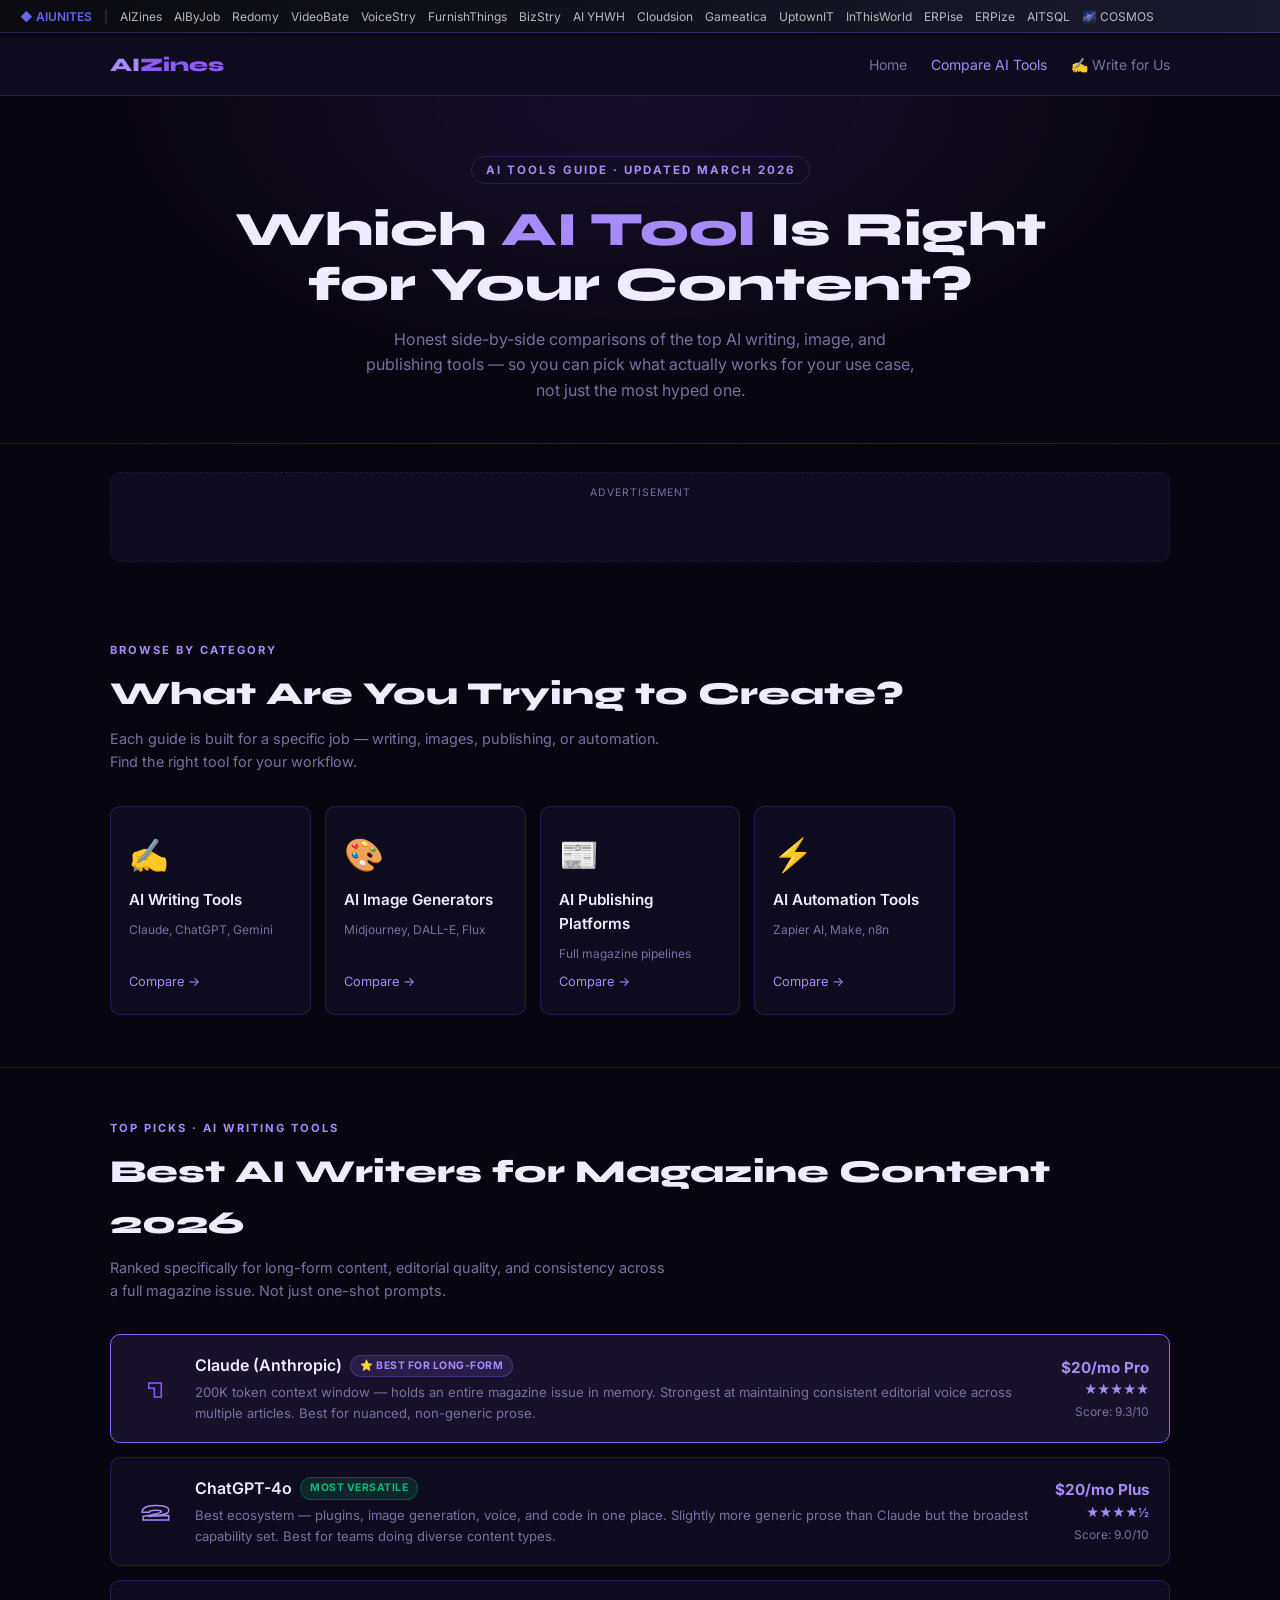
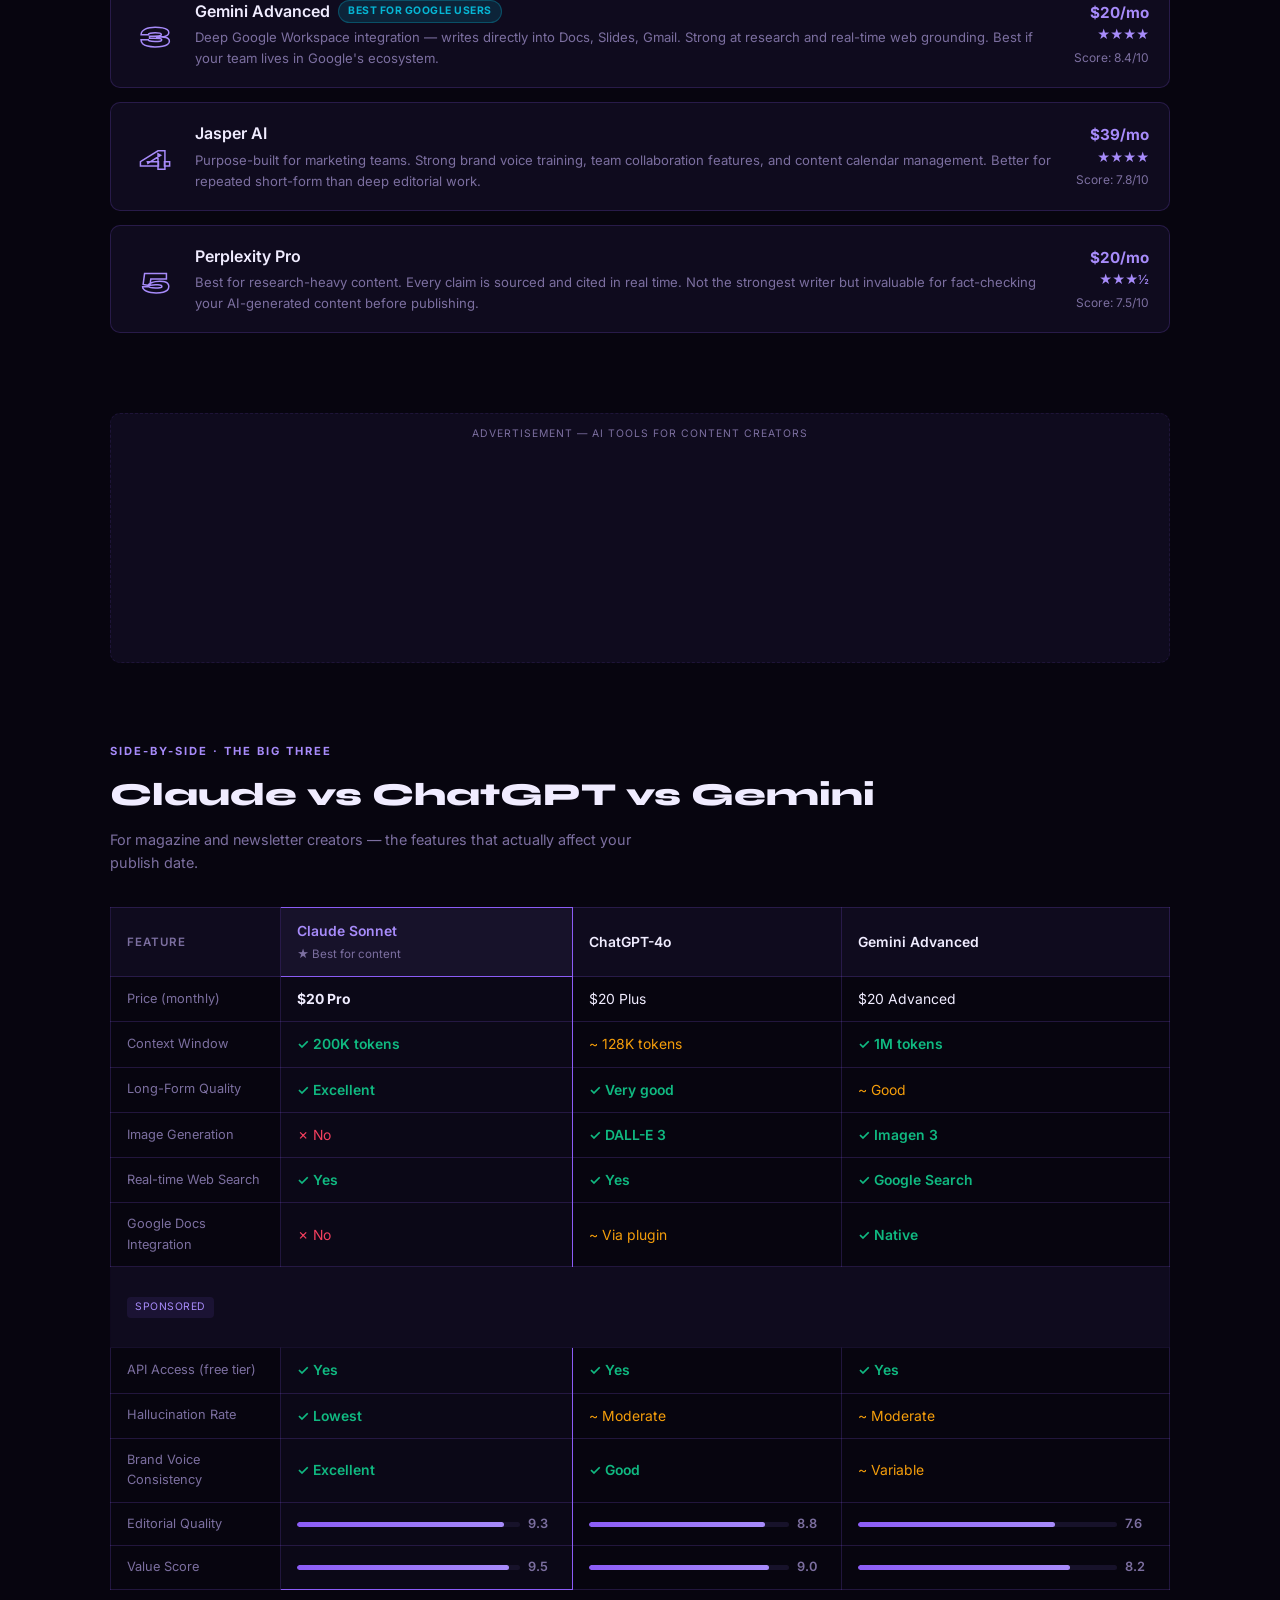
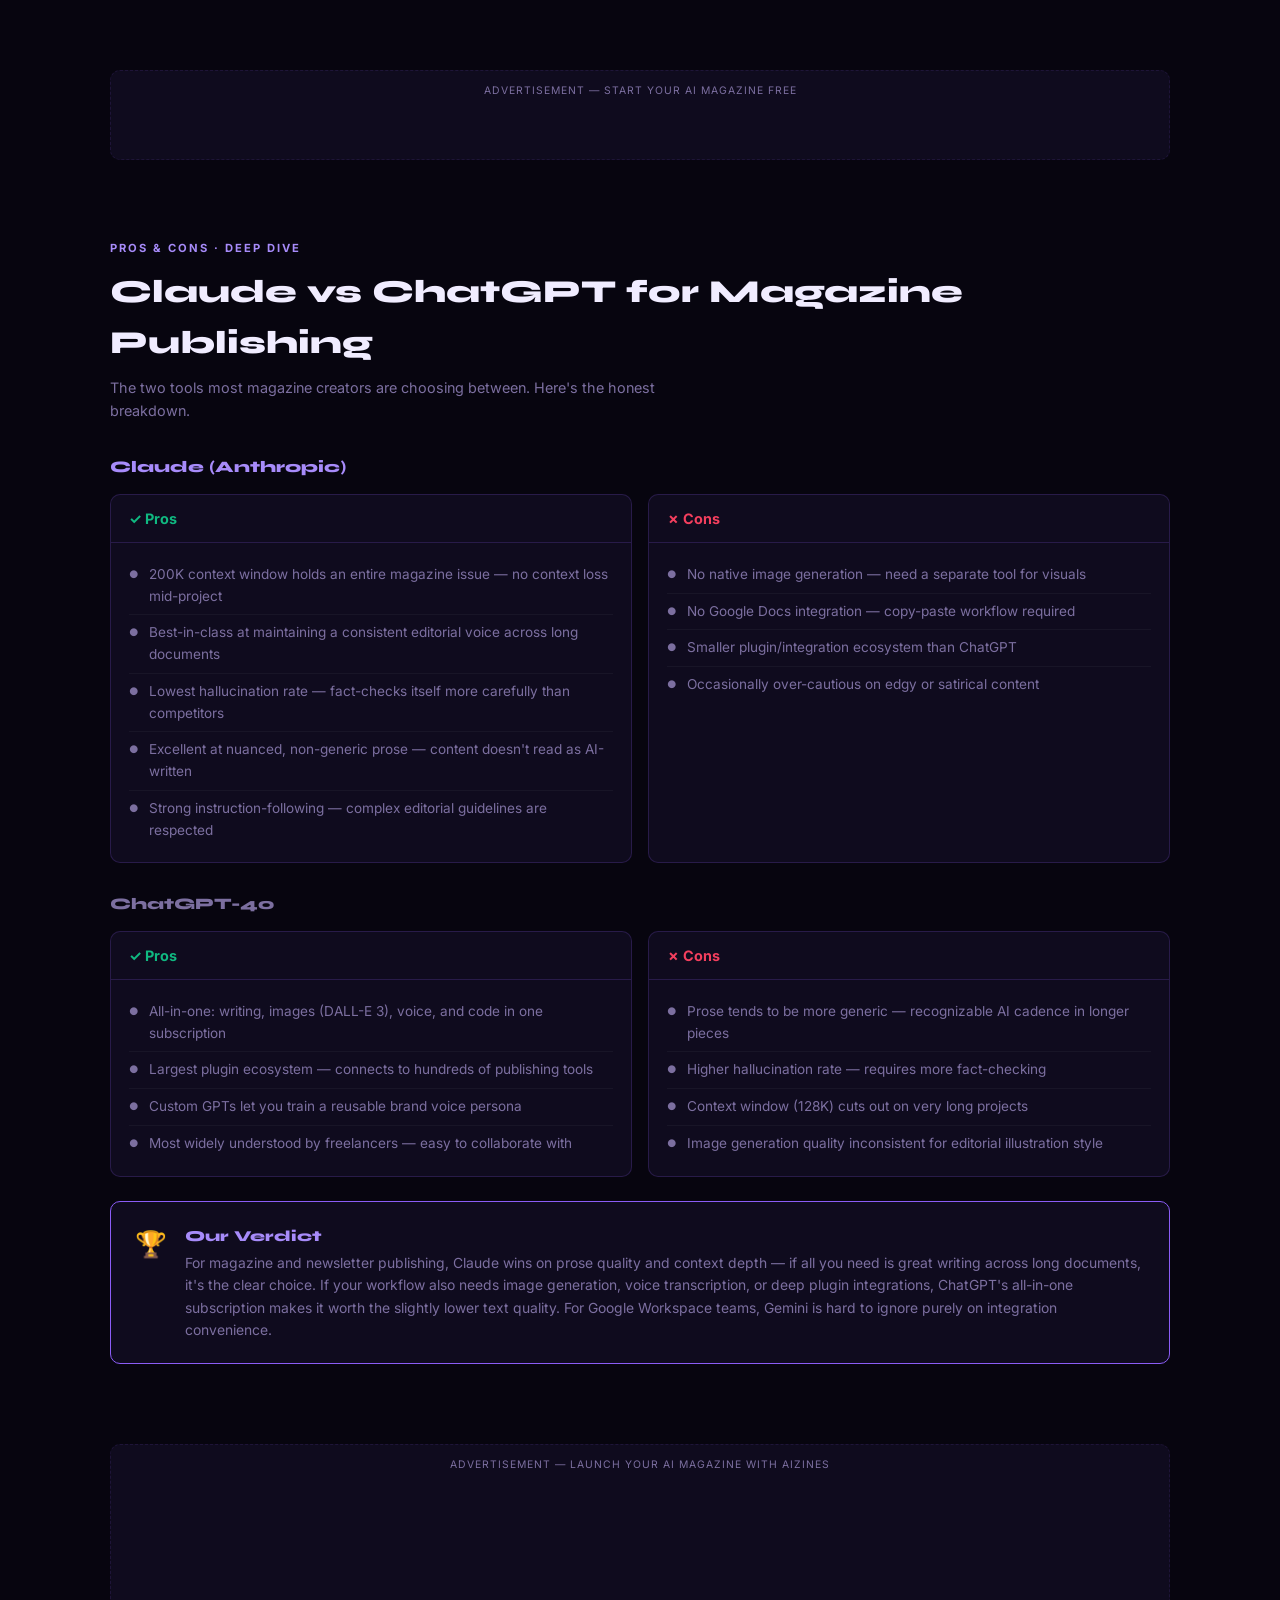
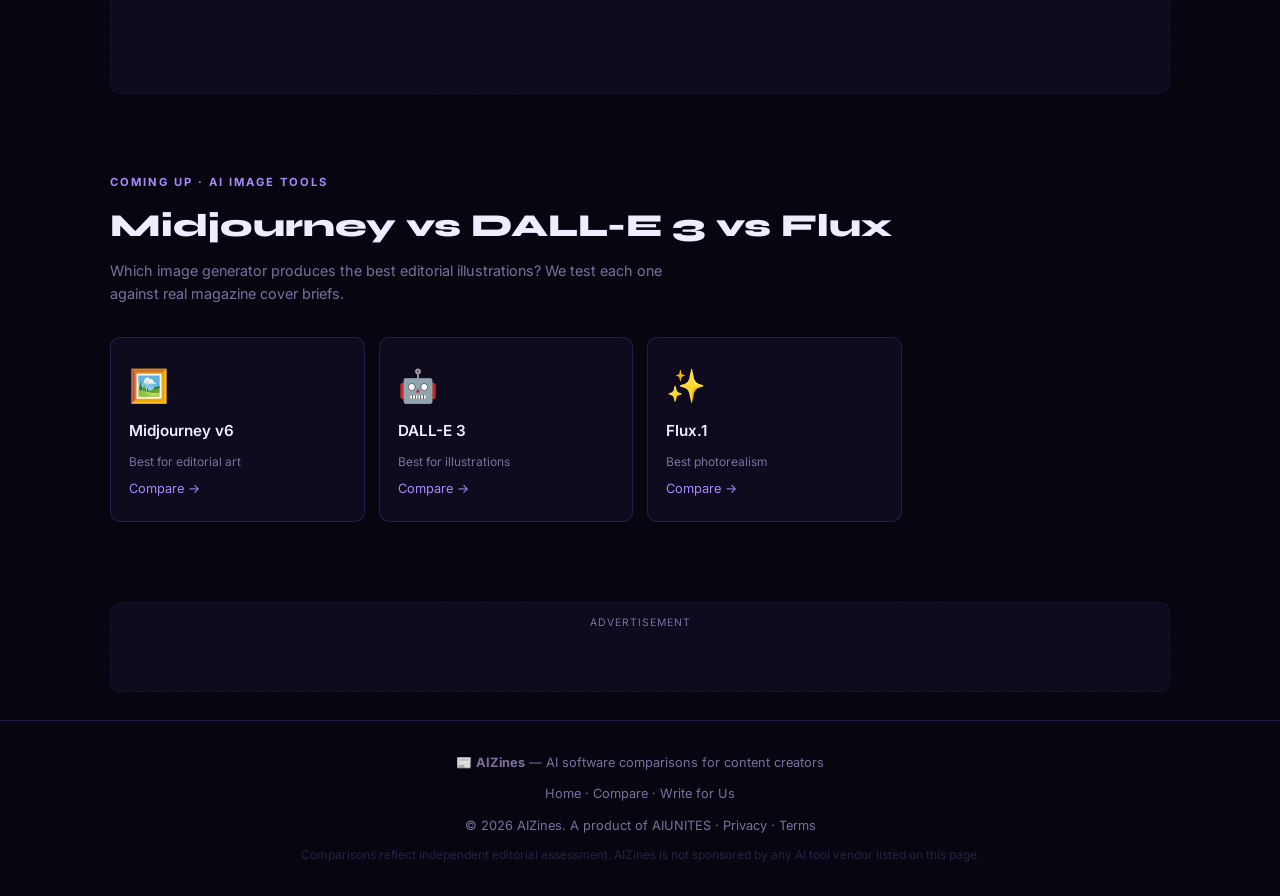
==== compare.html @ 17c53c09 "Auto-publish: 2026-03-17 11:10:03" ====
<!DOCTYPE html>
<html lang="en">
<head>
  <meta charset="UTF-8">
  <meta name="viewport" content="width=device-width, initial-scale=1.0">
  <title>Best AI Writing & Content Tools Compared 2026 | AIZines</title>
  <meta name="description" content="Expert AI software comparisons for 2026. Claude vs ChatGPT vs Gemini — side-by-side breakdowns for content creators, magazine publishers, and business users.">
  <meta name="robots" content="index, follow">
  <link rel="canonical" href="https://aiunites.github.io/aizines-app/compare.html">
  <script async src="https://pagead2.googlesyndication.com/pagead/js/adsbygoogle.js?client=ca-pub-4573596965267859" crossorigin="anonymous"></script>
  <link rel="preconnect" href="https://fonts.googleapis.com">
  <link href="https://fonts.googleapis.com/css2?family=Syne:wght@600;700;800&family=Space+Mono:wght@400;700&family=Inter:wght@400;500;600&display=swap" rel="stylesheet">
  <style>
    :root{--bg:#07050f;--bg2:#0f0b1e;--bg3:#17122a;--border:rgba(139,92,246,0.2);--accent:#8b5cf6;--accent2:#a78bfa;--green:#10b981;--red:#f43f5e;--amber:#f59e0b;--cyan:#06b6d4;--text:#f0ecff;--text2:#7c6fa0;--radius:10px}
    *{margin:0;padding:0;box-sizing:border-box}
    body{font-family:'Inter',sans-serif;background:var(--bg);color:var(--text);line-height:1.6;padding-top:36px!important}
    a{color:var(--accent2);text-decoration:none}a:hover{color:#fff}
    .aiunites-bar{position:fixed;top:0;left:0;right:0;z-index:10000;background:linear-gradient(90deg,#0a0a0f,#1a1a2e);border-bottom:1px solid rgba(99,102,241,.3);height:33px;font-size:12px;line-height:33px}
    .aiunites-bar-content{max-width:1400px;margin:0 auto;padding:0 20px;display:flex;align-items:center;gap:12px;overflow-x:auto;scrollbar-width:none}
    .aiunites-bar-content::-webkit-scrollbar{display:none}
    .aiunites-bar a{color:rgba(255,255,255,.7);text-decoration:none;white-space:nowrap;transition:color .2s}.aiunites-bar a:hover{color:#fff}
    .aiunites-bar-brand{color:#6366f1!important;font-weight:600}.aiunites-bar-divider{color:rgba(255,255,255,.2)}
    .aiunites-bar .current{color:#fff!important;font-weight:600;text-decoration:underline;text-underline-offset:3px}
    .wb-arrow{display:none;position:fixed;top:0;width:36px;height:33px;align-items:center;justify-content:center;cursor:pointer;z-index:10001;border:none;padding:0;font-size:16px;color:rgba(255,255,255,.8);background:transparent;transition:color .2s,opacity .2s}.wb-arrow:hover{color:#fff}
    @media(hover:hover) and (pointer:fine){.wb-arrow{display:flex}}
    .wb-left{left:0;background:linear-gradient(90deg,#0d0d1a 55%,transparent)}.wb-right{right:0;background:linear-gradient(270deg,#0d0d1a 55%,transparent)}
    .container{max-width:1100px;margin:0 auto;padding:0 20px}
    .site-nav{background:var(--bg2);border-bottom:1px solid var(--border);padding:14px 0;position:sticky;top:33px;z-index:99}
    .site-nav .container{display:flex;align-items:center;justify-content:space-between}
    .nav-logo{font-family:'Syne',sans-serif;font-size:1.2rem;color:var(--accent2);font-weight:800}
    .nav-logo span{color:var(--accent)}
    .nav-links{display:flex;gap:24px;font-size:0.875rem}.nav-links a{color:var(--text2);transition:color .2s}.nav-links a:hover,.nav-links a.active{color:var(--accent2)}
    @media(max-width:640px){.nav-links{display:none}}
    .hero{padding:60px 0 40px;background:radial-gradient(ellipse at 50% 0%,rgba(139,92,246,0.12) 0%,transparent 60%);border-bottom:1px solid var(--border);text-align:center}
    .hero-eyebrow{display:inline-block;font-size:0.72rem;font-weight:700;letter-spacing:2px;text-transform:uppercase;color:var(--accent2);border:1px solid var(--border);padding:4px 14px;border-radius:20px;margin-bottom:18px}
    .hero h1{font-family:'Syne',sans-serif;font-size:clamp(2rem,5vw,3rem);font-weight:800;line-height:1.15;margin-bottom:14px}.hero h1 span{color:var(--accent2)}
    .hero p{color:var(--text2);font-size:1rem;max-width:560px;margin:0 auto}
    .ad-slot{background:var(--bg2);border:1px dashed rgba(139,92,246,0.12);border-radius:var(--radius);padding:12px;text-align:center;margin:28px 0}
    .ad-slot-label{font-size:0.65rem;color:var(--text2);text-transform:uppercase;letter-spacing:1px;margin-bottom:6px}
    .ad-leaderboard{min-height:90px}.ad-rectangle{min-height:250px}.ad-inline{min-height:90px}
    .section{padding:52px 0}.section+.section{border-top:1px solid var(--border)}
    .section-label{font-size:0.7rem;font-weight:700;letter-spacing:2px;text-transform:uppercase;color:var(--accent2);margin-bottom:8px}
    .section-title{font-family:'Syne',sans-serif;font-size:clamp(1.4rem,3vw,2rem);font-weight:800;margin-bottom:8px}.section-sub{color:var(--text2);font-size:0.9rem;margin-bottom:32px;max-width:560px}
    .category-grid{display:grid;grid-template-columns:repeat(auto-fill,minmax(190px,1fr));gap:14px}
    .category-card{background:var(--bg2);border:1px solid var(--border);border-radius:var(--radius);padding:22px 18px;transition:all .2s;text-decoration:none;display:flex;flex-direction:column;gap:8px}
    .category-card:hover{border-color:var(--accent2);background:var(--bg3);transform:translateY(-2px)}
    .category-icon{font-size:2rem}.category-name{font-weight:600;font-size:0.95rem;color:var(--text)}.category-count{font-size:0.75rem;color:var(--text2)}.category-arrow{font-size:0.8rem;color:var(--accent2);margin-top:auto}
    .top5-list{display:flex;flex-direction:column;gap:14px}
    .top5-item{background:var(--bg2);border:1px solid var(--border);border-radius:var(--radius);padding:18px 20px;display:grid;grid-template-columns:48px 1fr auto;align-items:center;gap:16px;transition:border-color .2s}
    .top5-item:hover{border-color:var(--accent2)}.top5-item.top-pick{border-color:var(--accent);background:var(--bg3)}
    .top5-rank{font-family:'Syne',sans-serif;font-size:1.8rem;font-weight:800;color:transparent;-webkit-text-stroke:1.5px var(--accent2);text-align:center;line-height:1}.top5-item.top-pick .top5-rank{-webkit-text-stroke-color:var(--accent)}
    .top5-name{font-weight:600;font-size:1rem;color:var(--text);margin-bottom:3px;display:flex;align-items:center;gap:8px;flex-wrap:wrap}
    .top5-desc{font-size:0.82rem;color:var(--text2)}.top5-meta{text-align:right;flex-shrink:0}
    .top5-price{font-weight:700;font-size:0.95rem;color:var(--accent2)}.top5-score{font-size:0.75rem;color:var(--text2);margin-top:2px}
    .stars{color:var(--accent2);font-size:0.8rem}
    .badge{display:inline-block;padding:2px 9px;border-radius:20px;font-size:0.65rem;font-weight:700;letter-spacing:.5px}
    .badge-accent{background:rgba(139,92,246,.15);color:var(--accent2);border:1px solid rgba(139,92,246,.3)}
    .badge-green{background:rgba(16,185,129,.15);color:var(--green);border:1px solid rgba(16,185,129,.3)}
    .badge-cyan{background:rgba(6,182,212,.15);color:var(--cyan);border:1px solid rgba(6,182,212,.3)}
    @media(max-width:640px){.top5-item{grid-template-columns:40px 1fr}.top5-meta{display:none}}
    .compare-wrap{overflow-x:auto;-webkit-overflow-scrolling:touch}
    .compare-table{width:100%;border-collapse:collapse;min-width:620px;font-size:0.87rem}
    .compare-table th{background:var(--bg2);border:1px solid var(--border);padding:12px 16px;font-weight:600;text-align:left}
    .compare-table th.highlight{background:var(--bg3);border-color:var(--accent);color:var(--accent2)}
    .compare-table th.col-label{width:170px;color:var(--text2);font-size:0.72rem;letter-spacing:1px;text-transform:uppercase}
    .compare-table td{border:1px solid var(--border);padding:11px 16px;vertical-align:middle}
    .compare-table td.highlight{border-left-color:var(--accent);border-right-color:var(--accent);background:rgba(139,92,246,.03)}
    .compare-table tr:last-child td.highlight{border-bottom-color:var(--accent)}
    .cell-yes{color:var(--green);font-weight:600}.cell-no{color:var(--red)}.cell-maybe{color:var(--amber)}.cell-label{color:var(--text2);font-size:0.8rem}
    .score-bar{display:flex;align-items:center;gap:8px}.score-track{flex:1;height:5px;background:var(--bg3);border-radius:3px;overflow:hidden}
    .score-fill{height:100%;border-radius:3px;background:linear-gradient(90deg,var(--accent),var(--accent2))}.score-num{font-size:0.8rem;font-weight:600;min-width:28px;color:var(--text2)}
    .ad-table-row td{background:var(--bg2);border-color:rgba(139,92,246,.06)!important;padding:10px 16px}
    .ad-table-inner{display:flex;align-items:center;gap:12px;font-size:0.75rem;color:var(--text2)}
    .ad-table-label{background:rgba(139,92,246,.1);color:var(--accent2);padding:2px 8px;border-radius:4px;font-size:0.65rem;letter-spacing:.5px;text-transform:uppercase;flex-shrink:0}
    .proscons-grid{display:grid;grid-template-columns:repeat(auto-fit,minmax(280px,1fr));gap:16px}
    .proscons-card{background:var(--bg2);border:1px solid var(--border);border-radius:var(--radius);overflow:hidden}
    .proscons-header{padding:12px 18px;font-weight:700;font-size:0.9rem;border-bottom:1px solid var(--border)}
    .proscons-header.pros{color:var(--green)}.proscons-header.cons{color:var(--red)}
    .proscons-body{padding:14px 18px}
    .proscons-item{display:flex;align-items:flex-start;gap:10px;padding:7px 0;font-size:0.85rem;border-bottom:1px solid rgba(255,255,255,0.04);color:var(--text2)}
    .proscons-item:last-child{border-bottom:none}.proscons-bullet{flex-shrink:0;margin-top:3px;font-size:0.65rem}
    .pros .proscons-bullet{color:var(--green)}.cons .proscons-bullet{color:var(--red)}
    .verdict{background:var(--bg2);border:1px solid var(--accent);border-radius:var(--radius);padding:22px 24px;margin-top:24px;display:flex;gap:18px;align-items:flex-start}
    .verdict-icon{font-size:1.6rem;flex-shrink:0}.verdict-title{font-family:'Syne',sans-serif;font-weight:800;font-size:0.95rem;color:var(--accent2);margin-bottom:4px}
    .verdict-text{font-size:0.87rem;color:var(--text2);line-height:1.6}
    footer{border-top:1px solid var(--border);padding:32px 0;text-align:center;color:var(--text2);font-size:0.8rem}
    footer a{color:var(--text2)}footer a:hover{color:var(--accent2)}
  </style>
</head>
<body>
<style>.wb-arrow{display:none;position:fixed;top:0;width:36px;height:33px;align-items:center;justify-content:center;cursor:pointer;z-index:10001;border:none;padding:0;font-size:16px;line-height:1;color:rgba(255,255,255,.8);transition:color .2s,opacity .2s}.wb-arrow:hover{color:#fff}.wb-left{left:0;background:linear-gradient(90deg,#0d0d1a 55%,transparent)}.wb-right{right:0;background:linear-gradient(270deg,#0d0d1a 55%,transparent)}@media (hover:hover) and (pointer:fine){.wb-arrow{display:flex}}</style>
<button class="wb-arrow wb-left" id="wb-left" aria-label="Scroll webring left">&#8249;</button>
<div class="aiunites-bar"><div class="aiunites-bar-content" id="wb-content"><a href="https://aiunites.github.io/aiunites-site/" class="aiunites-bar-brand">◆ AIUNITES</a><span class="aiunites-bar-divider">|</span><a href="https://aiunites.github.io/aizines-app/">AIZines</a><a href="https://aiunites.github.io/aibyjob-demo/">AIByJob</a><a href="https://aiunites.github.io/redomy-demo/">Redomy</a><a href="https://aiunites.github.io/videobate-site/">VideoBate</a><a href="https://aiunites.github.io/voicestry-site/">VoiceStry</a><a href="https://aiunites.github.io/furnishthings-site/">FurnishThings</a><a href="https://aiunites.github.io/bizstry-site/">BizStry</a><a href="https://aiunites.github.io/aiyhwh-site/">AI YHWH</a><a href="https://aiunites.github.io/cloudsion-site/">Cloudsion</a><a href="https://aiunites.github.io/gameatica-site/">Gameatica</a><a href="https://aiunites.github.io/uptownit-site/">UptownIT</a><a href="https://aiunites.github.io/inthisworld-site/">InThisWorld</a><a href="https://aiunites.github.io/erpise-site/">ERPise</a><a href="https://aiunites.github.io/erpize-site/">ERPize</a><a href="https://aiunites.github.io/aitsql-site/">AITSQL</a><a href="https://aiunites.github.io/cosmostheopera-site/">🌌 COSMOS</a></div></div>
<button class="wb-arrow wb-right" id="wb-right" aria-label="Scroll webring right">&#8250;</button>
<script>(function(){if(location.protocol==='file:'||location.hostname==='localhost'||location.hostname==='127.0.0.1'){document.querySelectorAll('.aiunites-bar a').forEach(a=>{a.href=a.href.replace('https://aiunites.github.io/','../')+'index.html';});}document.querySelectorAll('.aiunites-bar a:not(.aiunites-bar-brand)').forEach(function(a){var h=a.getAttribute('href');if(h){var p=h.replace('https://aiunites.github.io','');if(p&&location.pathname.indexOf(p)!==-1)a.classList.add('current');}});var c=document.getElementById('wb-content'),l=document.getElementById('wb-left'),r=document.getElementById('wb-right');if(!c||!l||!r)return;function upd(){var atL=c.scrollLeft<8,atR=c.scrollLeft>=c.scrollWidth-c.clientWidth-8;l.style.opacity=atL?'0':'1';l.style.pointerEvents=atL?'none':'auto';r.style.opacity=atR?'0':'1';r.style.pointerEvents=atR?'none':'auto';}l.onclick=function(){c.scrollBy({left:-220,behavior:'smooth'});};r.onclick=function(){c.scrollBy({left:220,behavior:'smooth'});};c.addEventListener('scroll',upd,{passive:true});upd();})()</script>
<nav class="site-nav"><div class="container"><a href="#" class="nav-logo">AI<span>Zines</span></a><div class="nav-links"><a href="index.html">Home</a><a href="compare.html" class="active">Compare AI Tools</a><a href="write-for-us.html">✍️ Write for Us</a></div></div></nav>
<section class="hero"><div class="container"><div class="hero-eyebrow">AI Tools Guide · Updated March 2026</div><h1>Which <span>AI Tool</span> Is Right<br>for Your Content?</h1><p>Honest side-by-side comparisons of the top AI writing, image, and publishing tools — so you can pick what actually works for your use case, not just the most hyped one.</p></div></section>

<div class="container"><div class="ad-slot ad-leaderboard"><div class="ad-slot-label">Advertisement</div><ins class="adsbygoogle" style="display:block" data-ad-client="ca-pub-4573596965267859" data-ad-slot="AUTO" data-ad-format="auto" data-full-width-responsive="true"></ins><script>(adsbygoogle = window.adsbygoogle || []).push({});</script></div></div>

<section class="section" id="categories"><div class="container"><div class="section-label">Browse by Category</div><div class="section-title">What Are You Trying to Create?</div><p class="section-sub">Each guide is built for a specific job — writing, images, publishing, or automation. Find the right tool for your workflow.</p><div class="category-grid"><a href="#writing" class="category-card"><div class="category-icon">✍️</div><div class="category-name">AI Writing Tools</div><div class="category-count">Claude, ChatGPT, Gemini</div><div class="category-arrow">Compare →</div></a><a href="#image" class="category-card"><div class="category-icon">🎨</div><div class="category-name">AI Image Generators</div><div class="category-count">Midjourney, DALL-E, Flux</div><div class="category-arrow">Compare →</div></a><a href="#publishing" class="category-card"><div class="category-icon">📰</div><div class="category-name">AI Publishing Platforms</div><div class="category-count">Full magazine pipelines</div><div class="category-arrow">Compare →</div></a><a href="#automation" class="category-card"><div class="category-icon">⚡</div><div class="category-name">AI Automation Tools</div><div class="category-count">Zapier AI, Make, n8n</div><div class="category-arrow">Compare →</div></a></div></div></section>

<section class="section" id="writing"><div class="container"><div class="section-label">Top Picks · AI Writing Tools</div><div class="section-title">Best AI Writers for Magazine Content 2026</div><p class="section-sub">Ranked specifically for long-form content, editorial quality, and consistency across a full magazine issue. Not just one-shot prompts.</p><div class="top5-list">
<div class="top5-item top-pick"><div class="top5-rank">1</div><div class="top5-info"><div class="top5-name">Claude (Anthropic) <span class="badge badge-accent">⭐ BEST FOR LONG-FORM</span></div><div class="top5-desc">200K token context window — holds an entire magazine issue in memory. Strongest at maintaining consistent editorial voice across multiple articles. Best for nuanced, non-generic prose.</div></div><div class="top5-meta"><div class="top5-price">$20/mo Pro</div><div class="stars">★★★★★</div><div class="top5-score">Score: 9.3/10</div></div></div>
<div class="top5-item"><div class="top5-rank">2</div><div class="top5-info"><div class="top5-name">ChatGPT-4o <span class="badge badge-green">MOST VERSATILE</span></div><div class="top5-desc">Best ecosystem — plugins, image generation, voice, and code in one place. Slightly more generic prose than Claude but the broadest capability set. Best for teams doing diverse content types.</div></div><div class="top5-meta"><div class="top5-price">$20/mo Plus</div><div class="stars">★★★★½</div><div class="top5-score">Score: 9.0/10</div></div></div>
<div class="top5-item"><div class="top5-rank">3</div><div class="top5-info"><div class="top5-name">Gemini Advanced <span class="badge badge-cyan">BEST FOR GOOGLE USERS</span></div><div class="top5-desc">Deep Google Workspace integration — writes directly into Docs, Slides, Gmail. Strong at research and real-time web grounding. Best if your team lives in Google's ecosystem.</div></div><div class="top5-meta"><div class="top5-price">$20/mo</div><div class="stars">★★★★</div><div class="top5-score">Score: 8.4/10</div></div></div>
<div class="top5-item"><div class="top5-rank">4</div><div class="top5-info"><div class="top5-name">Jasper AI</div><div class="top5-desc">Purpose-built for marketing teams. Strong brand voice training, team collaboration features, and content calendar management. Better for repeated short-form than deep editorial work.</div></div><div class="top5-meta"><div class="top5-price">$39/mo</div><div class="stars">★★★★</div><div class="top5-score">Score: 7.8/10</div></div></div>
<div class="top5-item"><div class="top5-rank">5</div><div class="top5-info"><div class="top5-name">Perplexity Pro</div><div class="top5-desc">Best for research-heavy content. Every claim is sourced and cited in real time. Not the strongest writer but invaluable for fact-checking your AI-generated content before publishing.</div></div><div class="top5-meta"><div class="top5-price">$20/mo</div><div class="stars">★★★½</div><div class="top5-score">Score: 7.5/10</div></div></div>
</div></div></section>

<div class="container"><div class="ad-slot ad-rectangle"><div class="ad-slot-label">Advertisement — AI tools for content creators</div><ins class="adsbygoogle" style="display:block" data-ad-client="ca-pub-4573596965267859" data-ad-slot="AUTO" data-ad-format="rectangle" data-full-width-responsive="true"></ins><script>(adsbygoogle = window.adsbygoogle || []).push({});</script></div></div>

<section class="section"><div class="container"><div class="section-label">Side-by-Side · The Big Three</div><div class="section-title">Claude vs ChatGPT vs Gemini</div><p class="section-sub">For magazine and newsletter creators — the features that actually affect your publish date.</p>
<div class="compare-wrap"><table class="compare-table"><thead><tr><th class="col-label">Feature</th><th class="highlight">Claude Sonnet<br><small style="font-weight:400;color:#7c6fa0">★ Best for content</small></th><th>ChatGPT-4o</th><th>Gemini Advanced</th></tr></thead><tbody>
<tr><td class="cell-label">Price (monthly)</td><td class="highlight"><strong>$20 Pro</strong></td><td>$20 Plus</td><td>$20 Advanced</td></tr>
<tr><td class="cell-label">Context Window</td><td class="highlight"><span class="cell-yes">✓ 200K tokens</span></td><td><span class="cell-maybe">~ 128K tokens</span></td><td><span class="cell-yes">✓ 1M tokens</span></td></tr>
<tr><td class="cell-label">Long-Form Quality</td><td class="highlight"><span class="cell-yes">✓ Excellent</span></td><td><span class="cell-yes">✓ Very good</span></td><td><span class="cell-maybe">~ Good</span></td></tr>
<tr><td class="cell-label">Image Generation</td><td class="highlight"><span class="cell-no">✗ No</span></td><td><span class="cell-yes">✓ DALL-E 3</span></td><td><span class="cell-yes">✓ Imagen 3</span></td></tr>
<tr><td class="cell-label">Real-time Web Search</td><td class="highlight"><span class="cell-yes">✓ Yes</span></td><td><span class="cell-yes">✓ Yes</span></td><td><span class="cell-yes">✓ Google Search</span></td></tr>
<tr><td class="cell-label">Google Docs Integration</td><td class="highlight"><span class="cell-no">✗ No</span></td><td><span class="cell-maybe">~ Via plugin</span></td><td><span class="cell-yes">✓ Native</span></td></tr>
<tr class="ad-table-row"><td colspan="4"><div class="ad-table-inner"><span class="ad-table-label">Sponsored</span><ins class="adsbygoogle" style="display:inline-block;width:100%;height:60px" data-ad-client="ca-pub-4573596965267859" data-ad-slot="AUTO" data-ad-format="horizontal"></ins><script>(adsbygoogle = window.adsbygoogle || []).push({});</script></div></td></tr>
<tr><td class="cell-label">API Access (free tier)</td><td class="highlight"><span class="cell-yes">✓ Yes</span></td><td><span class="cell-yes">✓ Yes</span></td><td><span class="cell-yes">✓ Yes</span></td></tr>
<tr><td class="cell-label">Hallucination Rate</td><td class="highlight"><span class="cell-yes">✓ Lowest</span></td><td><span class="cell-maybe">~ Moderate</span></td><td><span class="cell-maybe">~ Moderate</span></td></tr>
<tr><td class="cell-label">Brand Voice Consistency</td><td class="highlight"><span class="cell-yes">✓ Excellent</span></td><td><span class="cell-yes">✓ Good</span></td><td><span class="cell-maybe">~ Variable</span></td></tr>
<tr><td class="cell-label">Editorial Quality</td><td class="highlight"><div class="score-bar"><div class="score-track"><div class="score-fill" style="width:93%"></div></div><span class="score-num">9.3</span></div></td><td><div class="score-bar"><div class="score-track"><div class="score-fill" style="width:88%"></div></div><span class="score-num">8.8</span></div></td><td><div class="score-bar"><div class="score-track"><div class="score-fill" style="width:76%"></div></div><span class="score-num">7.6</span></div></td></tr>
<tr><td class="cell-label">Value Score</td><td class="highlight"><div class="score-bar"><div class="score-track"><div class="score-fill" style="width:95%"></div></div><span class="score-num">9.5</span></div></td><td><div class="score-bar"><div class="score-track"><div class="score-fill" style="width:90%"></div></div><span class="score-num">9.0</span></div></td><td><div class="score-bar"><div class="score-track"><div class="score-fill" style="width:82%"></div></div><span class="score-num">8.2</span></div></td></tr>
</tbody></table></div></div></section>

<div class="container"><div class="ad-slot ad-inline"><div class="ad-slot-label">Advertisement — Start your AI magazine free</div><ins class="adsbygoogle" style="display:block" data-ad-client="ca-pub-4573596965267859" data-ad-slot="AUTO" data-ad-format="auto" data-full-width-responsive="true"></ins><script>(adsbygoogle = window.adsbygoogle || []).push({});</script></div></div>

<section class="section"><div class="container"><div class="section-label">Pros & Cons · Deep Dive</div><div class="section-title">Claude vs ChatGPT for Magazine Publishing</div><p class="section-sub">The two tools most magazine creators are choosing between. Here's the honest breakdown.</p>
<h3 style="font-family:'Syne',sans-serif;font-weight:800;font-size:1rem;margin-bottom:14px;color:var(--accent2)">Claude (Anthropic)</h3>
<div class="proscons-grid" style="margin-bottom:28px"><div class="proscons-card"><div class="proscons-header pros">✓ Pros</div><div class="proscons-body"><div class="proscons-item"><span class="proscons-bullet">●</span>200K context window holds an entire magazine issue — no context loss mid-project</div><div class="proscons-item"><span class="proscons-bullet">●</span>Best-in-class at maintaining a consistent editorial voice across long documents</div><div class="proscons-item"><span class="proscons-bullet">●</span>Lowest hallucination rate — fact-checks itself more carefully than competitors</div><div class="proscons-item"><span class="proscons-bullet">●</span>Excellent at nuanced, non-generic prose — content doesn't read as AI-written</div><div class="proscons-item"><span class="proscons-bullet">●</span>Strong instruction-following — complex editorial guidelines are respected</div></div></div><div class="proscons-card"><div class="proscons-header cons">✗ Cons</div><div class="proscons-body"><div class="proscons-item"><span class="proscons-bullet">●</span>No native image generation — need a separate tool for visuals</div><div class="proscons-item"><span class="proscons-bullet">●</span>No Google Docs integration — copy-paste workflow required</div><div class="proscons-item"><span class="proscons-bullet">●</span>Smaller plugin/integration ecosystem than ChatGPT</div><div class="proscons-item"><span class="proscons-bullet">●</span>Occasionally over-cautious on edgy or satirical content</div></div></div></div>
<h3 style="font-family:'Syne',sans-serif;font-weight:800;font-size:1rem;margin-bottom:14px;color:var(--text2)">ChatGPT-4o</h3>
<div class="proscons-grid"><div class="proscons-card"><div class="proscons-header pros">✓ Pros</div><div class="proscons-body"><div class="proscons-item"><span class="proscons-bullet">●</span>All-in-one: writing, images (DALL-E 3), voice, and code in one subscription</div><div class="proscons-item"><span class="proscons-bullet">●</span>Largest plugin ecosystem — connects to hundreds of publishing tools</div><div class="proscons-item"><span class="proscons-bullet">●</span>Custom GPTs let you train a reusable brand voice persona</div><div class="proscons-item"><span class="proscons-bullet">●</span>Most widely understood by freelancers — easy to collaborate with</div></div></div><div class="proscons-card"><div class="proscons-header cons">✗ Cons</div><div class="proscons-body"><div class="proscons-item"><span class="proscons-bullet">●</span>Prose tends to be more generic — recognizable AI cadence in longer pieces</div><div class="proscons-item"><span class="proscons-bullet">●</span>Higher hallucination rate — requires more fact-checking</div><div class="proscons-item"><span class="proscons-bullet">●</span>Context window (128K) cuts out on very long projects</div><div class="proscons-item"><span class="proscons-bullet">●</span>Image generation quality inconsistent for editorial illustration style</div></div></div></div>
<div class="verdict"><div class="verdict-icon">🏆</div><div><div class="verdict-title">Our Verdict</div><div class="verdict-text">For magazine and newsletter publishing, Claude wins on prose quality and context depth — if all you need is great writing across long documents, it's the clear choice. If your workflow also needs image generation, voice transcription, or deep plugin integrations, ChatGPT's all-in-one subscription makes it worth the slightly lower text quality. For Google Workspace teams, Gemini is hard to ignore purely on integration convenience.</div></div></div>
</div></section>

<div class="container"><div class="ad-slot ad-rectangle"><div class="ad-slot-label">Advertisement — Launch your AI magazine with AIZines</div><ins class="adsbygoogle" style="display:block" data-ad-client="ca-pub-4573596965267859" data-ad-slot="AUTO" data-ad-format="auto" data-full-width-responsive="true"></ins><script>(adsbygoogle = window.adsbygoogle || []).push({});</script></div></div>

<section class="section" id="image"><div class="container"><div class="section-label">Coming Up · AI Image Tools</div><div class="section-title">Midjourney vs DALL-E 3 vs Flux</div><p class="section-sub">Which image generator produces the best editorial illustrations? We test each one against real magazine cover briefs.</p><div class="category-grid" style="grid-template-columns:repeat(auto-fill,minmax(220px,1fr))"><a href="#" class="category-card"><div class="category-icon">🖼️</div><div class="category-name">Midjourney v6</div><div class="category-count">Best for editorial art</div><div class="category-arrow">Compare →</div></a><a href="#" class="category-card"><div class="category-icon">🤖</div><div class="category-name">DALL-E 3</div><div class="category-count">Best for illustrations</div><div class="category-arrow">Compare →</div></a><a href="#" class="category-card"><div class="category-icon">✨</div><div class="category-name">Flux.1</div><div class="category-count">Best photorealism</div><div class="category-arrow">Compare →</div></a></div></div></section>

<div class="container"><div class="ad-slot ad-leaderboard"><div class="ad-slot-label">Advertisement</div><ins class="adsbygoogle" style="display:block" data-ad-client="ca-pub-4573596965267859" data-ad-slot="AUTO" data-ad-format="auto" data-full-width-responsive="true"></ins><script>(adsbygoogle = window.adsbygoogle || []).push({});</script></div></div>
<footer><div class="container"><p style="margin-bottom:10px">📰 <strong>AIZines</strong> — AI software comparisons for content creators</p><p><a href="index.html">Home</a> · <a href="compare.html">Compare</a> · <a href="write-for-us.html">Write for Us</a></p><p style="margin-top:12px">© 2026 AIZines. A product of <a href="https://aiunites.github.io/aiunites-site">AIUNITES</a> · <a href="https://aiunites.github.io/aiunites-site/legal.html#privacy">Privacy</a> · <a href="https://aiunites.github.io/aiunites-site/legal.html#terms">Terms</a></p><p style="margin-top:8px;font-size:0.75rem;color:#2a1f45">Comparisons reflect independent editorial assessment. AIZines is not sponsored by any AI tool vendor listed on this page.</p></div></footer>
</body>
</html>
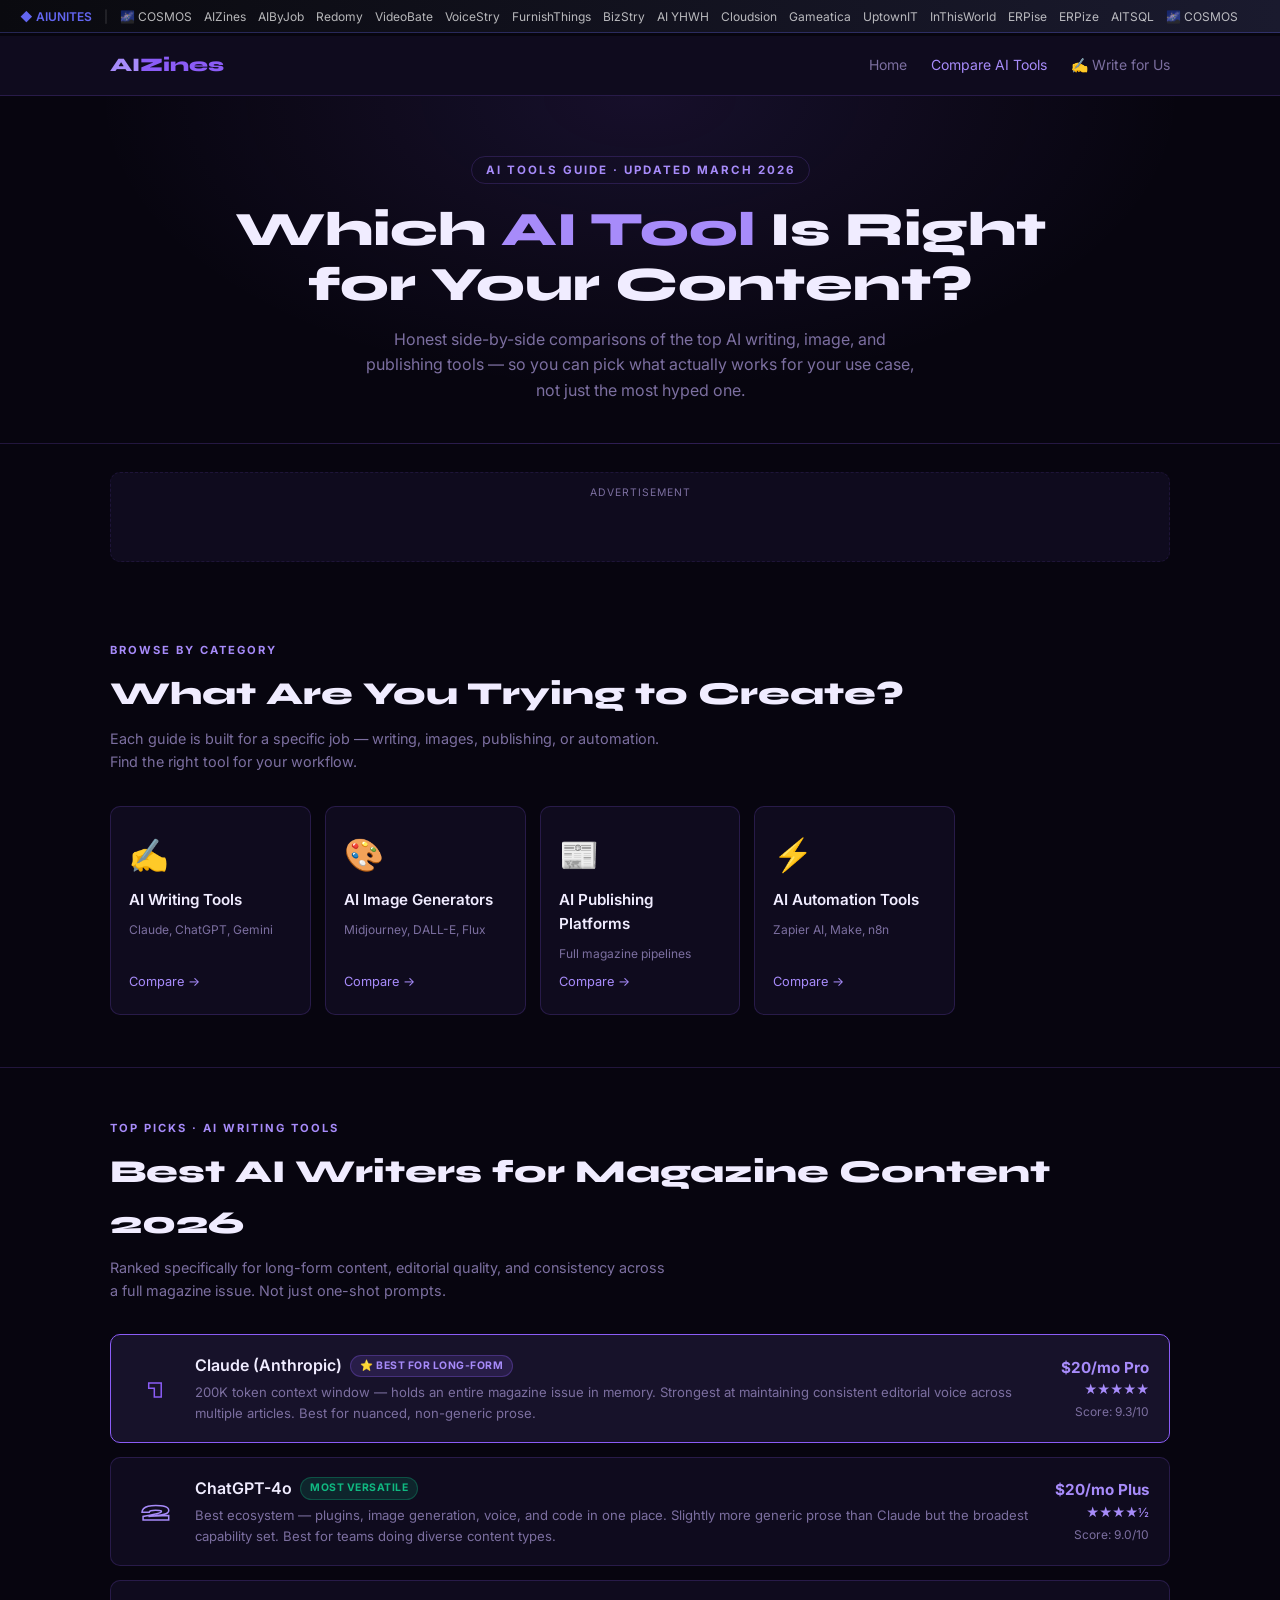
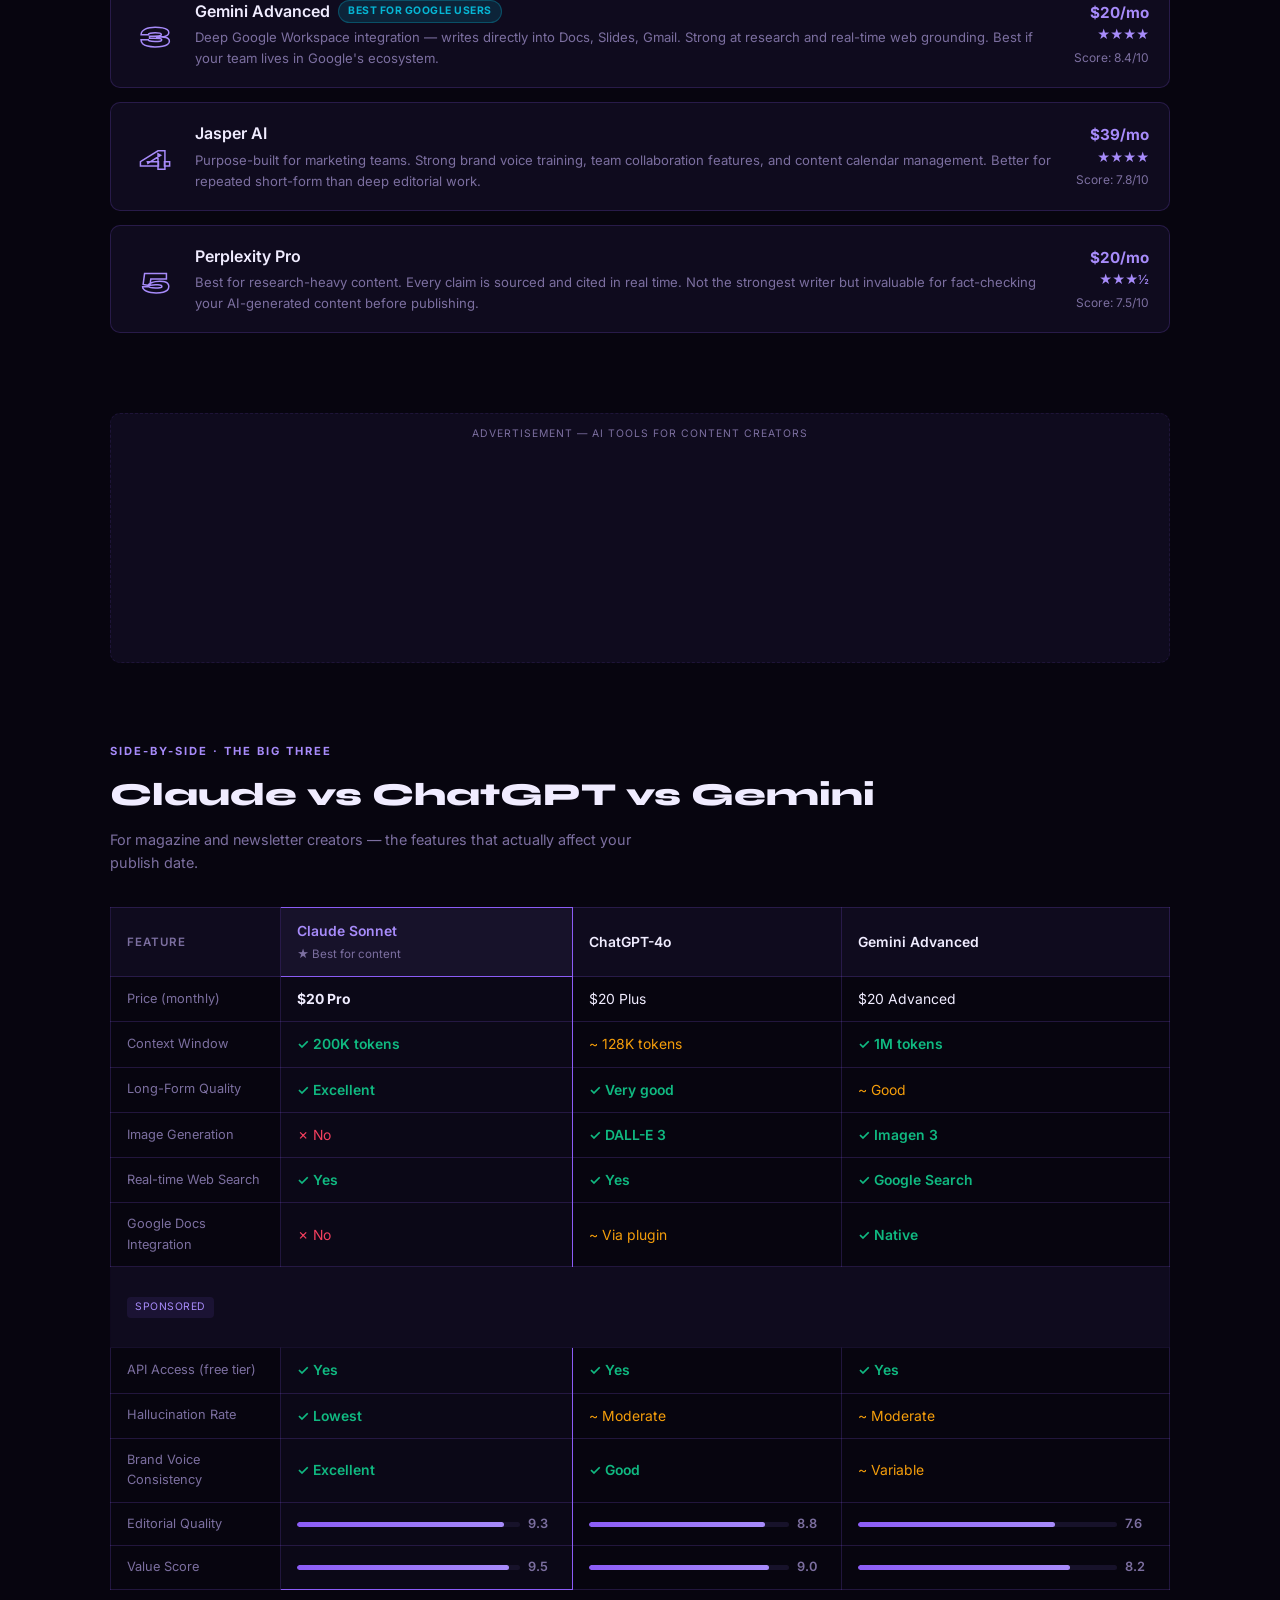
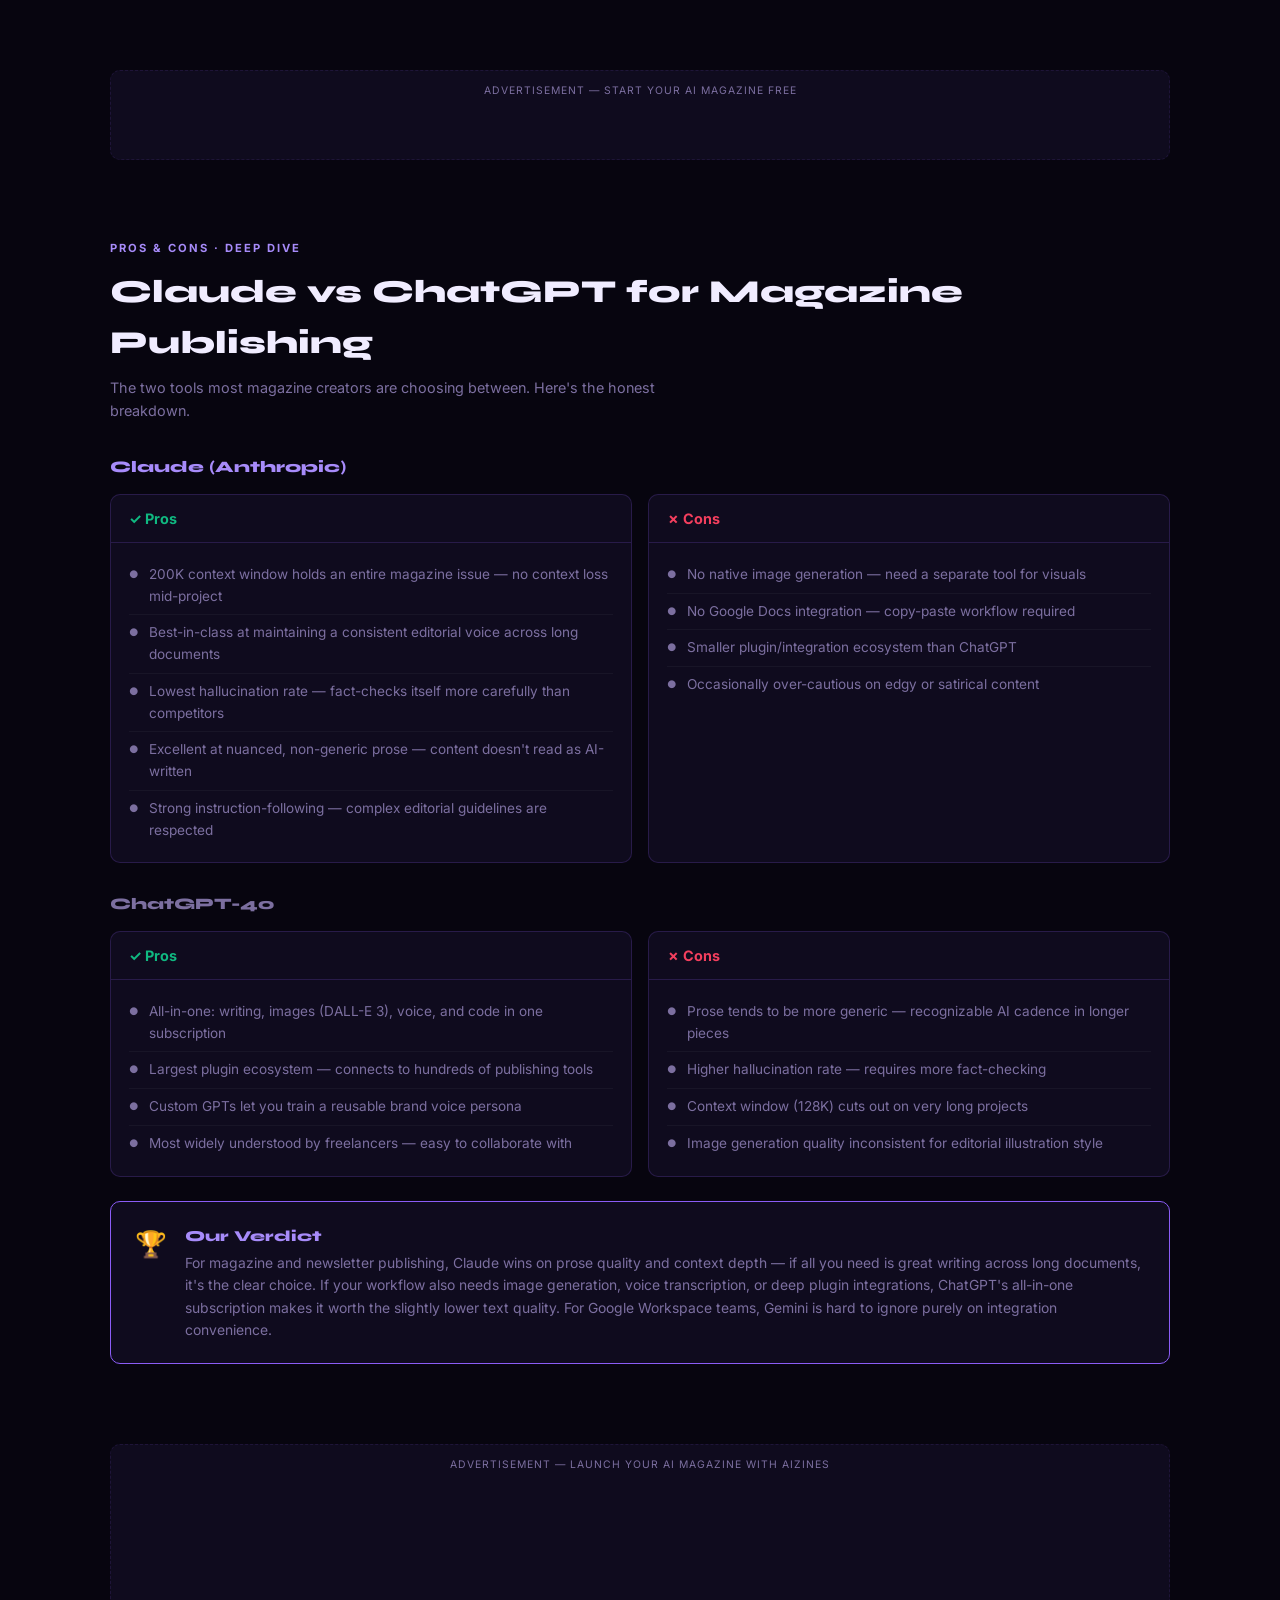
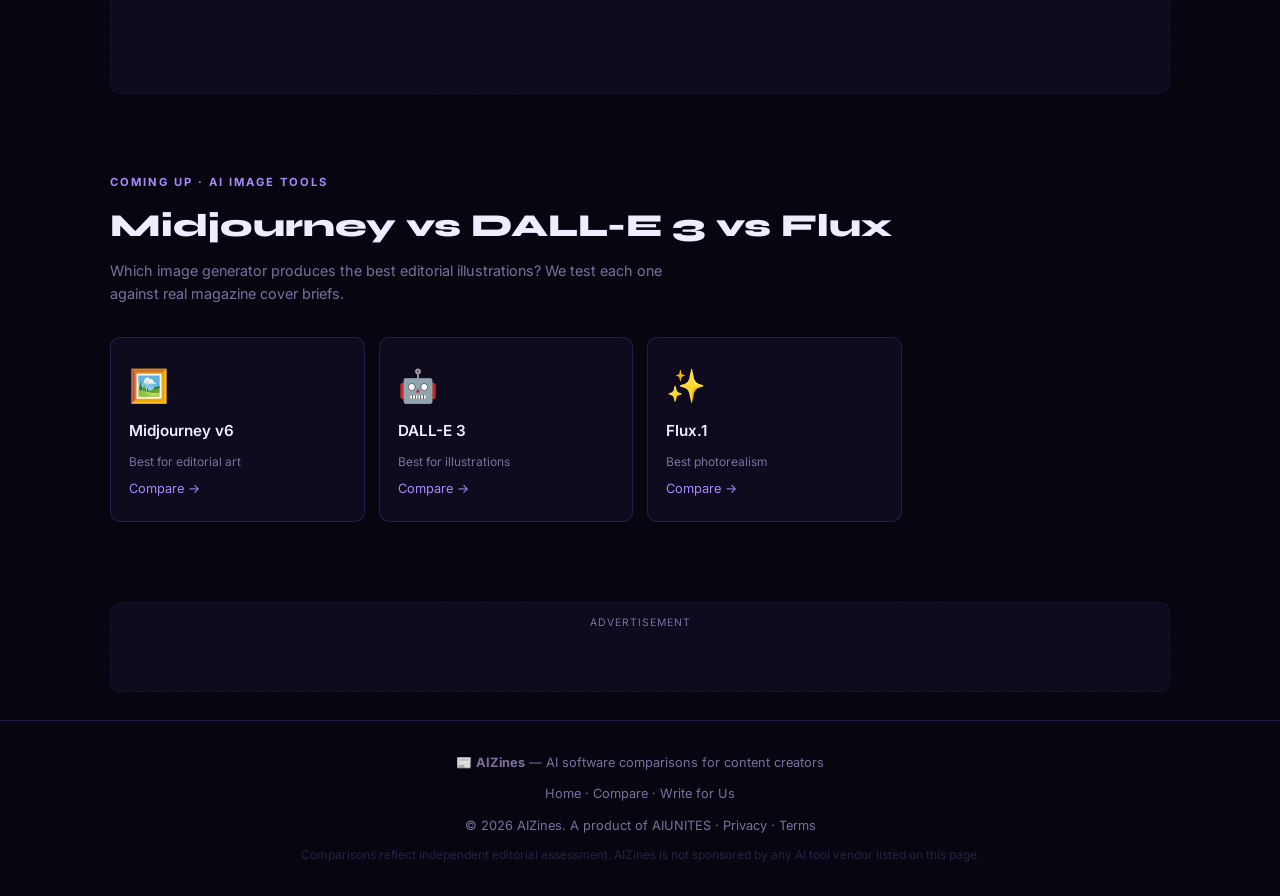
==== commit 51ee7a30: "Auto-publish: 2026-04-27 18:54:57" ====
--- a/compare.html
+++ b/compare.html
@@ -1,4 +1,4 @@
-<!DOCTYPE html>
+﻿<!DOCTYPE html>
 <html lang="en">
 <head>
   <meta charset="UTF-8">
@@ -6,7 +6,7 @@
   <title>Best AI Writing & Content Tools Compared 2026 | AIZines</title>
   <meta name="description" content="Expert AI software comparisons for 2026. Claude vs ChatGPT vs Gemini — side-by-side breakdowns for content creators, magazine publishers, and business users.">
   <meta name="robots" content="index, follow">
-  <link rel="canonical" href="https://aiunites.github.io/aizines-app/compare.html">
+  
   <script async src="https://pagead2.googlesyndication.com/pagead/js/adsbygoogle.js?client=ca-pub-4573596965267859" crossorigin="anonymous"></script>
   <link rel="preconnect" href="https://fonts.googleapis.com">
   <link href="https://fonts.googleapis.com/css2?family=Syne:wght@600;700;800&family=Space+Mono:wght@400;700&family=Inter:wght@400;500;600&display=swap" rel="stylesheet">
@@ -86,11 +86,11 @@
     footer{border-top:1px solid var(--border);padding:32px 0;text-align:center;color:var(--text2);font-size:0.8rem}
     footer a{color:var(--text2)}footer a:hover{color:var(--accent2)}
   </style>
-</head>
+<script async src="https://www.googletagmanager.com/gtag/js?id=G-VP15KRLV6P"></script><script>window.dataLayer=window.dataLayer||[];function gtag(){dataLayer.push(arguments);}gtag('js',new Date());gtag('config','G-VP15KRLV6P');</script><link rel="canonical" href="https://aizines.com/compare.html"><meta property="og:image" content="https://aiunites.github.io/aizines-app/images/og-image.png"><meta property="og:image:width" content="1200"><meta property="og:image:height" content="630"><script type="application/ld+json">{"@context":"https://schema.org","@type":"WebApplication","name":"AIZines","description":"AIZines is an AI-powered digital magazine creator. Create, publish, and share beautiful digital magazines using artificial intelligence.","url":"https://aizines.com/"}</script></head>
 <body>
 <style>.wb-arrow{display:none;position:fixed;top:0;width:36px;height:33px;align-items:center;justify-content:center;cursor:pointer;z-index:10001;border:none;padding:0;font-size:16px;line-height:1;color:rgba(255,255,255,.8);transition:color .2s,opacity .2s}.wb-arrow:hover{color:#fff}.wb-left{left:0;background:linear-gradient(90deg,#0d0d1a 55%,transparent)}.wb-right{right:0;background:linear-gradient(270deg,#0d0d1a 55%,transparent)}@media (hover:hover) and (pointer:fine){.wb-arrow{display:flex}}</style>
 <button class="wb-arrow wb-left" id="wb-left" aria-label="Scroll webring left">&#8249;</button>
-<div class="aiunites-bar"><div class="aiunites-bar-content" id="wb-content"><a href="https://aiunites.github.io/aiunites-site/" class="aiunites-bar-brand">◆ AIUNITES</a><span class="aiunites-bar-divider">|</span><a href="https://aiunites.github.io/aizines-app/">AIZines</a><a href="https://aiunites.github.io/aibyjob-demo/">AIByJob</a><a href="https://aiunites.github.io/redomy-demo/">Redomy</a><a href="https://aiunites.github.io/videobate-site/">VideoBate</a><a href="https://aiunites.github.io/voicestry-site/">VoiceStry</a><a href="https://aiunites.github.io/furnishthings-site/">FurnishThings</a><a href="https://aiunites.github.io/bizstry-site/">BizStry</a><a href="https://aiunites.github.io/aiyhwh-site/">AI YHWH</a><a href="https://aiunites.github.io/cloudsion-site/">Cloudsion</a><a href="https://aiunites.github.io/gameatica-site/">Gameatica</a><a href="https://aiunites.github.io/uptownit-site/">UptownIT</a><a href="https://aiunites.github.io/inthisworld-site/">InThisWorld</a><a href="https://aiunites.github.io/erpise-site/">ERPise</a><a href="https://aiunites.github.io/erpize-site/">ERPize</a><a href="https://aiunites.github.io/aitsql-site/">AITSQL</a><a href="https://aiunites.github.io/cosmostheopera-site/">🌌 COSMOS</a></div></div>
+<div class="aiunites-bar"><div class="aiunites-bar-content" id="wb-content"><a href="https://aiunites.github.io/aiunites-site/" class="aiunites-bar-brand">◆ AIUNITES</a><span class="aiunites-bar-divider">|</span><a href="https://aiunites.github.io/cosmostheopera-site/">&#127756; COSMOS</a><a href="https://aiunites.github.io/aizines-app/">AIZines</a><a href="https://aiunites.github.io/aibyjob-demo/">AIByJob</a><a href="https://aiunites.github.io/redomy-demo/">Redomy</a><a href="https://aiunites.github.io/videobate-site/">VideoBate</a><a href="https://aiunites.github.io/voicestry-site/">VoiceStry</a><a href="https://aiunites.github.io/furnishthings-site/">FurnishThings</a><a href="https://aiunites.github.io/bizstry-site/">BizStry</a><a href="https://aiunites.github.io/aiyhwh-site/">AI YHWH</a><a href="https://aiunites.github.io/cloudsion-site/">Cloudsion</a><a href="https://aiunites.github.io/gameatica-site/">Gameatica</a><a href="https://aiunites.github.io/uptownit-site/">UptownIT</a><a href="https://aiunites.github.io/inthisworld-site/">InThisWorld</a><a href="https://aiunites.github.io/erpise-site/">ERPise</a><a href="https://aiunites.github.io/erpize-site/">ERPize</a><a href="https://aiunites.github.io/aitsql-site/">AITSQL</a><a href="https://aiunites.github.io/cosmostheopera-site/">🌌 COSMOS</a></div></div>
 <button class="wb-arrow wb-right" id="wb-right" aria-label="Scroll webring right">&#8250;</button>
 <script>(function(){if(location.protocol==='file:'||location.hostname==='localhost'||location.hostname==='127.0.0.1'){document.querySelectorAll('.aiunites-bar a').forEach(a=>{a.href=a.href.replace('https://aiunites.github.io/','../')+'index.html';});}document.querySelectorAll('.aiunites-bar a:not(.aiunites-bar-brand)').forEach(function(a){var h=a.getAttribute('href');if(h){var p=h.replace('https://aiunites.github.io','');if(p&&location.pathname.indexOf(p)!==-1)a.classList.add('current');}});var c=document.getElementById('wb-content'),l=document.getElementById('wb-left'),r=document.getElementById('wb-right');if(!c||!l||!r)return;function upd(){var atL=c.scrollLeft<8,atR=c.scrollLeft>=c.scrollWidth-c.clientWidth-8;l.style.opacity=atL?'0':'1';l.style.pointerEvents=atL?'none':'auto';r.style.opacity=atR?'0':'1';r.style.pointerEvents=atR?'none':'auto';}l.onclick=function(){c.scrollBy({left:-220,behavior:'smooth'});};r.onclick=function(){c.scrollBy({left:220,behavior:'smooth'});};c.addEventListener('scroll',upd,{passive:true});upd();})()</script>
 <nav class="site-nav"><div class="container"><a href="#" class="nav-logo">AI<span>Zines</span></a><div class="nav-links"><a href="index.html">Home</a><a href="compare.html" class="active">Compare AI Tools</a><a href="write-for-us.html">✍️ Write for Us</a></div></div></nav>
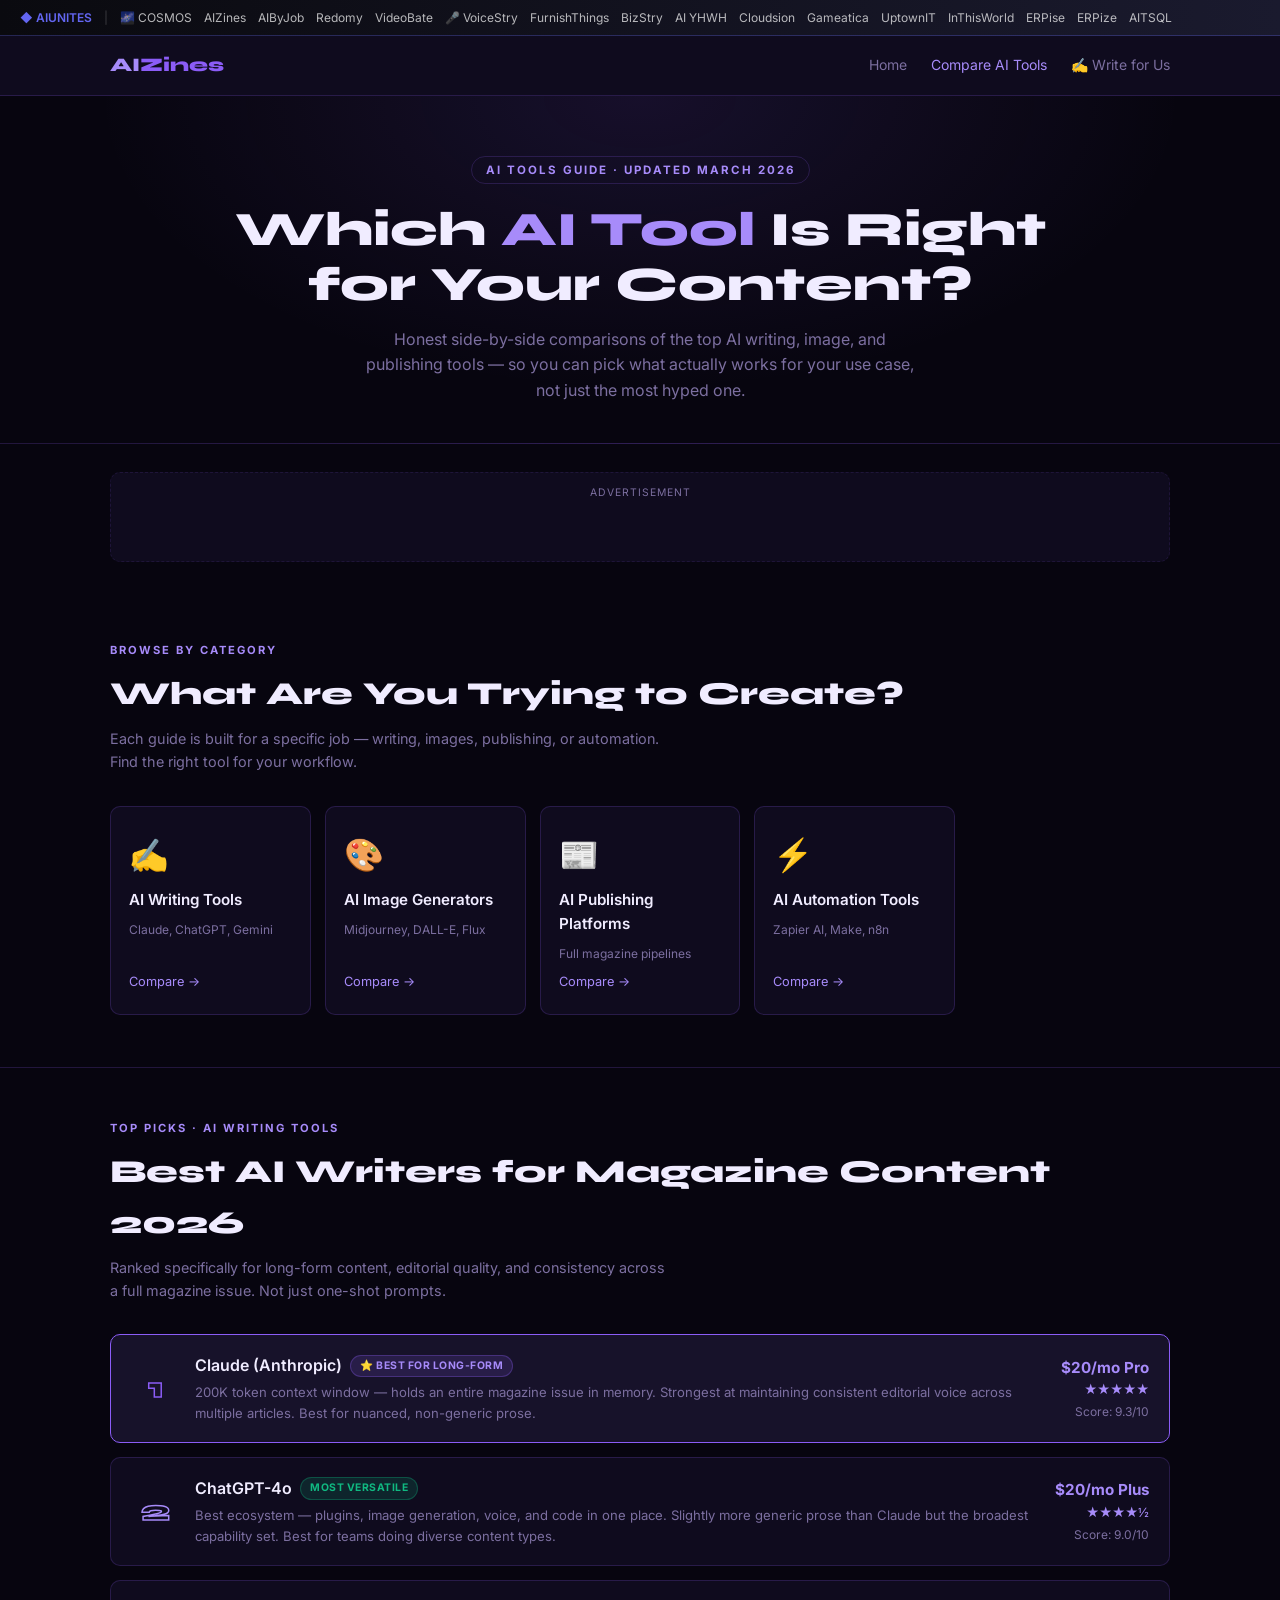
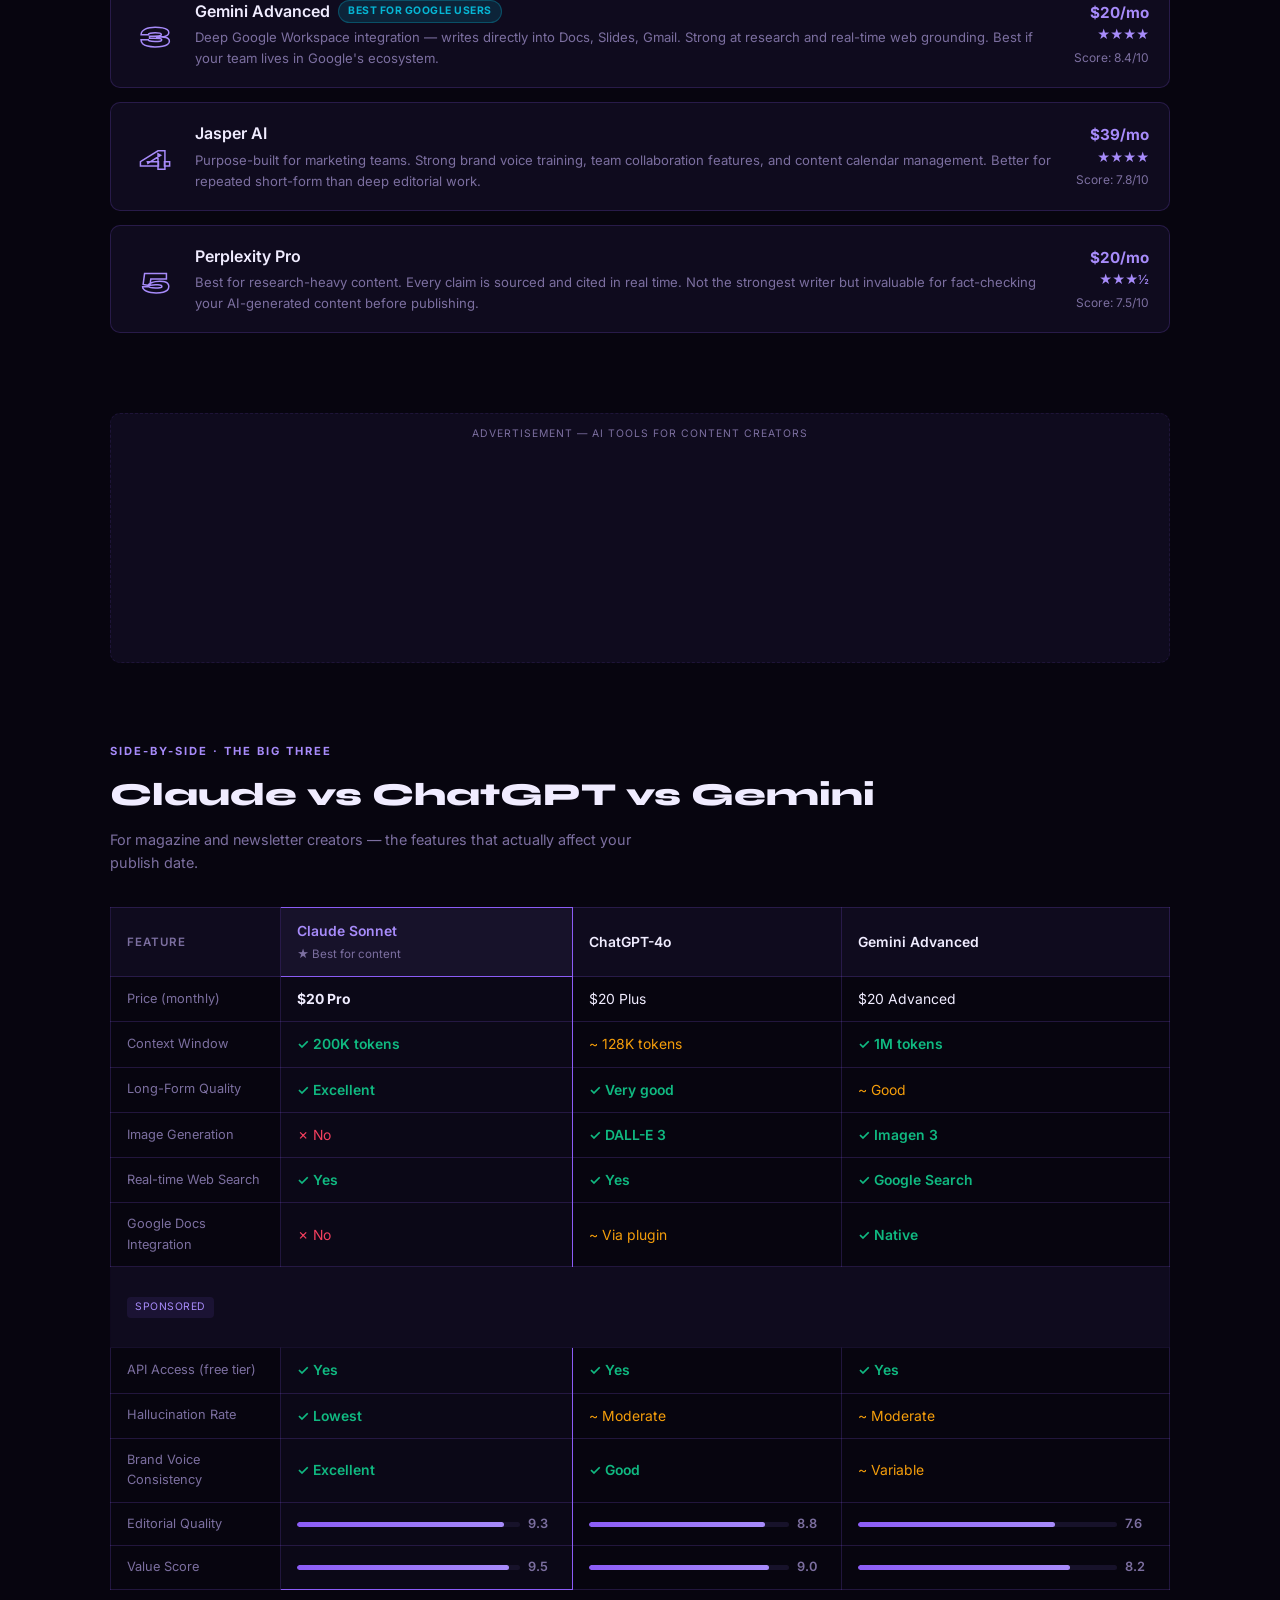
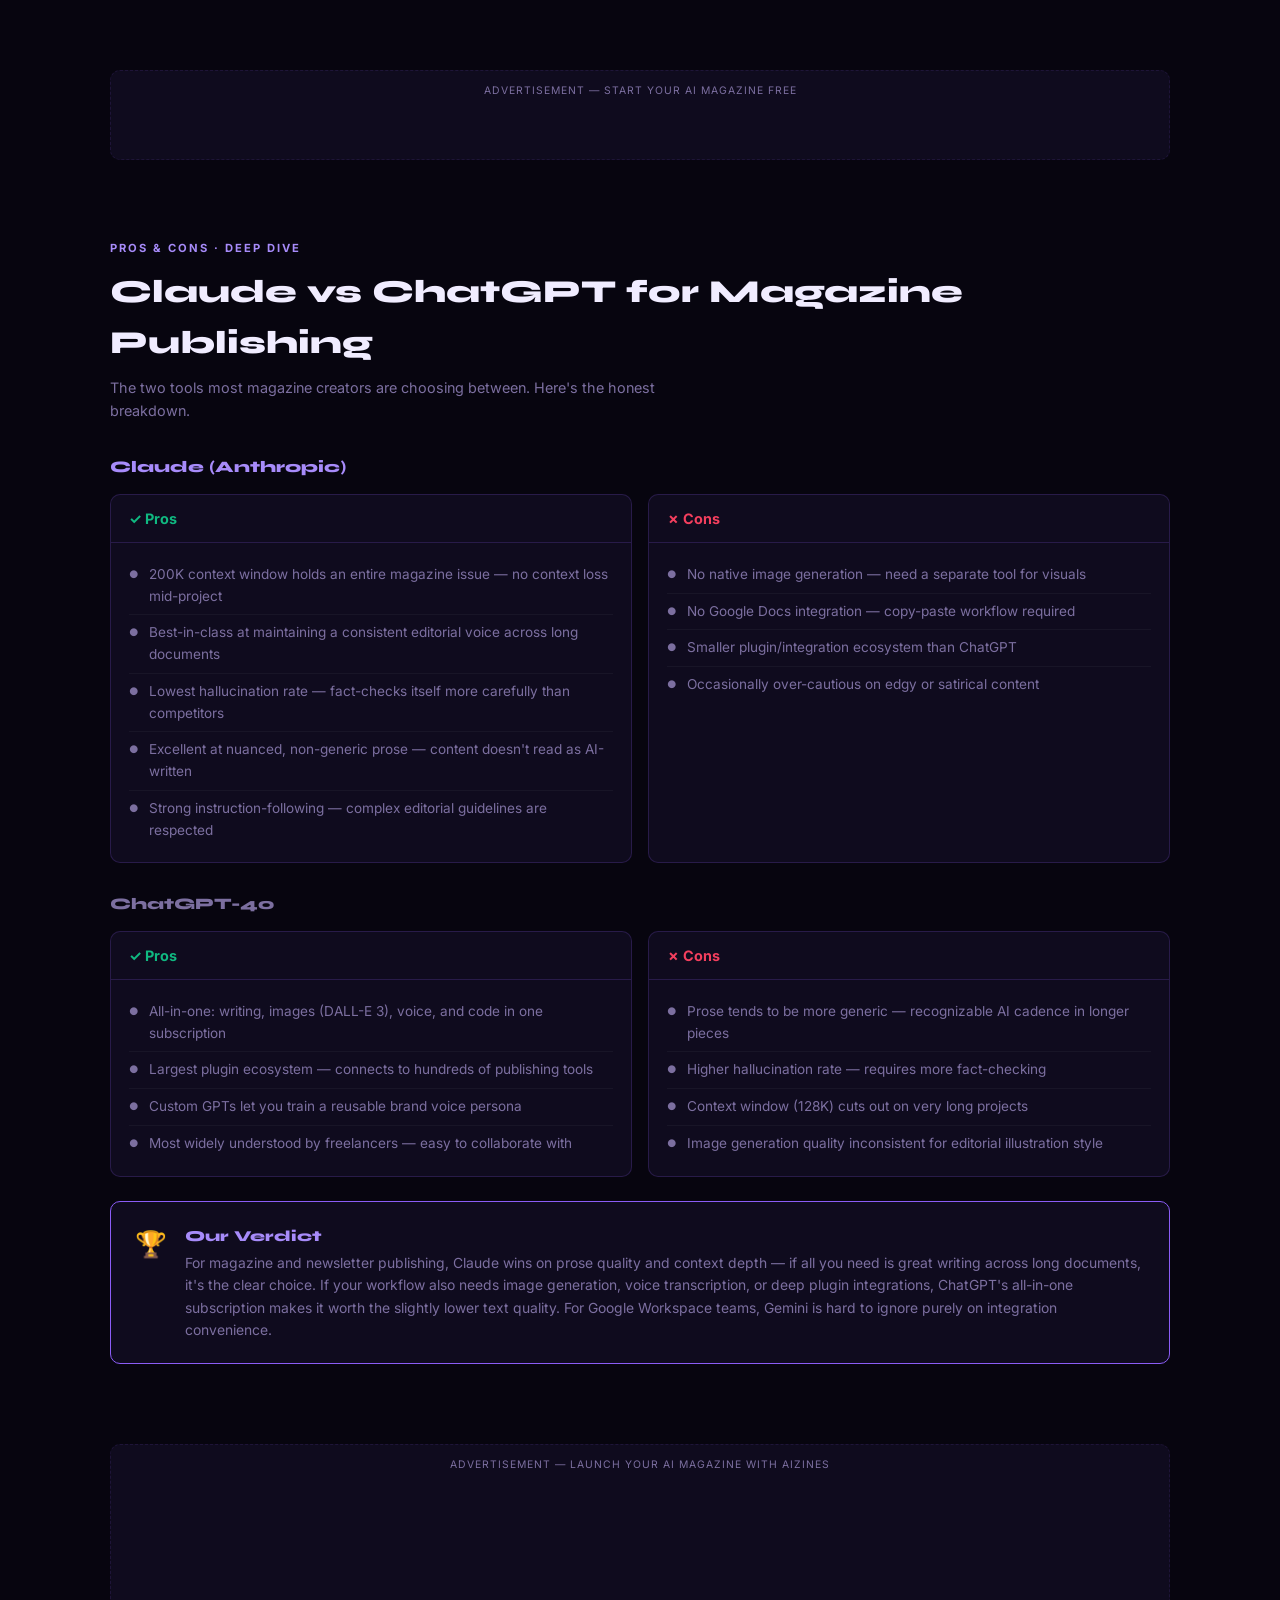
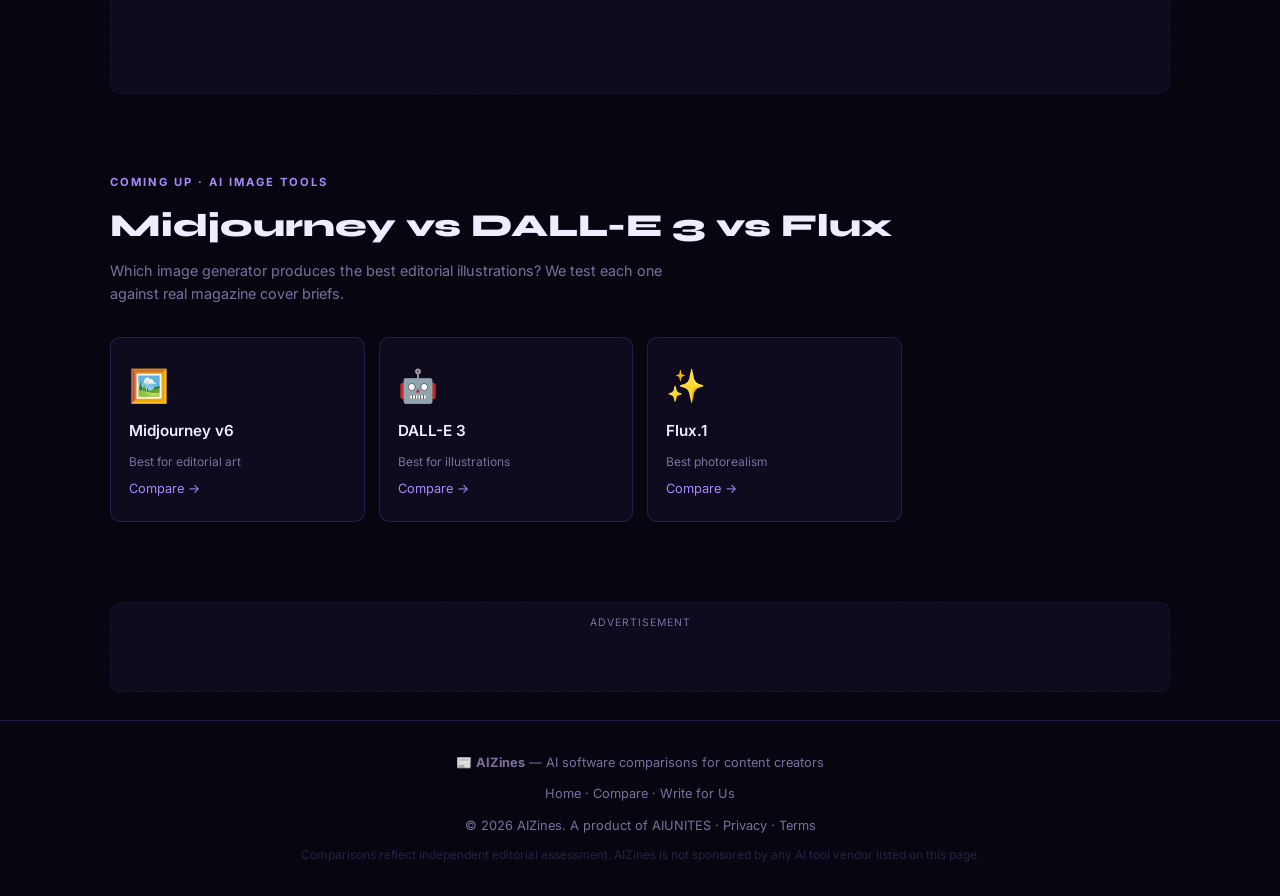
==== commit 0a0ec31d: "Auto-publish: 2026-04-27 19:12:55" ====
--- a/compare.html
+++ b/compare.html
@@ -15,15 +15,7 @@
     *{margin:0;padding:0;box-sizing:border-box}
     body{font-family:'Inter',sans-serif;background:var(--bg);color:var(--text);line-height:1.6;padding-top:36px!important}
     a{color:var(--accent2);text-decoration:none}a:hover{color:#fff}
-    .aiunites-bar{position:fixed;top:0;left:0;right:0;z-index:10000;background:linear-gradient(90deg,#0a0a0f,#1a1a2e);border-bottom:1px solid rgba(99,102,241,.3);height:33px;font-size:12px;line-height:33px}
-    .aiunites-bar-content{max-width:1400px;margin:0 auto;padding:0 20px;display:flex;align-items:center;gap:12px;overflow-x:auto;scrollbar-width:none}
-    .aiunites-bar-content::-webkit-scrollbar{display:none}
-    .aiunites-bar a{color:rgba(255,255,255,.7);text-decoration:none;white-space:nowrap;transition:color .2s}.aiunites-bar a:hover{color:#fff}
-    .aiunites-bar-brand{color:#6366f1!important;font-weight:600}.aiunites-bar-divider{color:rgba(255,255,255,.2)}
-    .aiunites-bar .current{color:#fff!important;font-weight:600;text-decoration:underline;text-underline-offset:3px}
-    .wb-arrow{display:none;position:fixed;top:0;width:36px;height:33px;align-items:center;justify-content:center;cursor:pointer;z-index:10001;border:none;padding:0;font-size:16px;color:rgba(255,255,255,.8);background:transparent;transition:color .2s,opacity .2s}.wb-arrow:hover{color:#fff}
-    @media(hover:hover) and (pointer:fine){.wb-arrow{display:flex}}
-    .wb-left{left:0;background:linear-gradient(90deg,#0d0d1a 55%,transparent)}.wb-right{right:0;background:linear-gradient(270deg,#0d0d1a 55%,transparent)}
+    @media(hover:hover) and (pointer:fine){}
     .container{max-width:1100px;margin:0 auto;padding:0 20px}
     .site-nav{background:var(--bg2);border-bottom:1px solid var(--border);padding:14px 0;position:sticky;top:33px;z-index:99}
     .site-nav .container{display:flex;align-items:center;justify-content:space-between}
@@ -88,11 +80,16 @@
   </style>
 <script async src="https://www.googletagmanager.com/gtag/js?id=G-VP15KRLV6P"></script><script>window.dataLayer=window.dataLayer||[];function gtag(){dataLayer.push(arguments);}gtag('js',new Date());gtag('config','G-VP15KRLV6P');</script><link rel="canonical" href="https://aizines.com/compare.html"><meta property="og:image" content="https://aiunites.github.io/aizines-app/images/og-image.png"><meta property="og:image:width" content="1200"><meta property="og:image:height" content="630"><script type="application/ld+json">{"@context":"https://schema.org","@type":"WebApplication","name":"AIZines","description":"AIZines is an AI-powered digital magazine creator. Create, publish, and share beautiful digital magazines using artificial intelligence.","url":"https://aizines.com/"}</script></head>
 <body>
-<style>.wb-arrow{display:none;position:fixed;top:0;width:36px;height:33px;align-items:center;justify-content:center;cursor:pointer;z-index:10001;border:none;padding:0;font-size:16px;line-height:1;color:rgba(255,255,255,.8);transition:color .2s,opacity .2s}.wb-arrow:hover{color:#fff}.wb-left{left:0;background:linear-gradient(90deg,#0d0d1a 55%,transparent)}.wb-right{right:0;background:linear-gradient(270deg,#0d0d1a 55%,transparent)}@media (hover:hover) and (pointer:fine){.wb-arrow{display:flex}}</style>
+<style>.aiunites-bar{position:fixed;top:0;left:0;right:0;z-index:1100;background:linear-gradient(90deg,#0a0a0f,#1a1a2e);border-bottom:1px solid rgba(99,102,241,.3);padding:8px 0;font-size:12px}.aiunites-bar-content{max-width:1400px;margin:0 auto;padding:0 20px;display:flex;align-items:center;gap:12px;overflow-x:auto;scrollbar-width:none}.aiunites-bar-content::-webkit-scrollbar{display:none}.aiunites-bar a{color:rgba(255,255,255,.7);text-decoration:none;white-space:nowrap;transition:color .2s}.aiunites-bar a:hover{color:#fff}.aiunites-bar-brand{color:#6366f1!important;font-weight:600}.aiunites-bar-brand:hover{color:#818cf8!important}.aiunites-bar-active{color:#fff!important;text-decoration:underline;text-underline-offset:3px}.aiunites-bar-divider{color:rgba(255,255,255,.2)}.wb-arrow{display:none;position:fixed;top:0;width:36px;height:33px;align-items:center;justify-content:center;cursor:pointer;z-index:1102;border:none;padding:0;font-size:16px;line-height:1;color:rgba(255,255,255,.8);transition:color .2s,opacity .2s}.wb-arrow:hover{color:#fff}.wb-left{left:0;background:linear-gradient(90deg,#0d0d1a 55%,transparent)}.wb-right{right:0;background:linear-gradient(270deg,#0d0d1a 55%,transparent)}@media (hover:hover) and (pointer:fine){.wb-arrow{display:flex}}</style>
 <button class="wb-arrow wb-left" id="wb-left" aria-label="Scroll webring left">&#8249;</button>
-<div class="aiunites-bar"><div class="aiunites-bar-content" id="wb-content"><a href="https://aiunites.github.io/aiunites-site/" class="aiunites-bar-brand">◆ AIUNITES</a><span class="aiunites-bar-divider">|</span><a href="https://aiunites.github.io/cosmostheopera-site/">&#127756; COSMOS</a><a href="https://aiunites.github.io/aizines-app/">AIZines</a><a href="https://aiunites.github.io/aibyjob-demo/">AIByJob</a><a href="https://aiunites.github.io/redomy-demo/">Redomy</a><a href="https://aiunites.github.io/videobate-site/">VideoBate</a><a href="https://aiunites.github.io/voicestry-site/">VoiceStry</a><a href="https://aiunites.github.io/furnishthings-site/">FurnishThings</a><a href="https://aiunites.github.io/bizstry-site/">BizStry</a><a href="https://aiunites.github.io/aiyhwh-site/">AI YHWH</a><a href="https://aiunites.github.io/cloudsion-site/">Cloudsion</a><a href="https://aiunites.github.io/gameatica-site/">Gameatica</a><a href="https://aiunites.github.io/uptownit-site/">UptownIT</a><a href="https://aiunites.github.io/inthisworld-site/">InThisWorld</a><a href="https://aiunites.github.io/erpise-site/">ERPise</a><a href="https://aiunites.github.io/erpize-site/">ERPize</a><a href="https://aiunites.github.io/aitsql-site/">AITSQL</a><a href="https://aiunites.github.io/cosmostheopera-site/">🌌 COSMOS</a></div></div>
+<div class="aiunites-bar"><div class="aiunites-bar-content" id="wb-content"><a href="https://aiunites.github.io/aiunites-site/" class="aiunites-bar-brand">&#9670; AIUNITES</a><span class="aiunites-bar-divider">|</span></div></div>
 <button class="wb-arrow wb-right" id="wb-right" aria-label="Scroll webring right">&#8250;</button>
-<script>(function(){if(location.protocol==='file:'||location.hostname==='localhost'||location.hostname==='127.0.0.1'){document.querySelectorAll('.aiunites-bar a').forEach(a=>{a.href=a.href.replace('https://aiunites.github.io/','../')+'index.html';});}document.querySelectorAll('.aiunites-bar a:not(.aiunites-bar-brand)').forEach(function(a){var h=a.getAttribute('href');if(h){var p=h.replace('https://aiunites.github.io','');if(p&&location.pathname.indexOf(p)!==-1)a.classList.add('current');}});var c=document.getElementById('wb-content'),l=document.getElementById('wb-left'),r=document.getElementById('wb-right');if(!c||!l||!r)return;function upd(){var atL=c.scrollLeft<8,atR=c.scrollLeft>=c.scrollWidth-c.clientWidth-8;l.style.opacity=atL?'0':'1';l.style.pointerEvents=atL?'none':'auto';r.style.opacity=atR?'0':'1';r.style.pointerEvents=atR?'none':'auto';}l.onclick=function(){c.scrollBy({left:-220,behavior:'smooth'});};r.onclick=function(){c.scrollBy({left:220,behavior:'smooth'});};c.addEventListener('scroll',upd,{passive:true});upd();})()</script>
+<script>(function(){var IS_LOCAL=location.protocol==="file:"||location.hostname==="localhost"||location.hostname==="127.0.0.1";var BASE=IS_LOCAL?"../":"https://aiunites.github.io/";var JSON_URL=IS_LOCAL?"../aiunites-site/data/webring.json":"https://aiunites.github.io/aiunites-site/data/webring.json";var c=document.getElementById("wb-content"),l=document.getElementById("wb-left"),r=document.getElementById("wb-right");function buildBar(sites){sites.forEach(function(s){var a=document.createElement("a");a.href=(IS_LOCAL?BASE+s.repo+"/index.html":BASE+s.repo+"/");a.textContent=s.name;if(location.pathname.indexOf(s.repo)!==-1)a.className="aiunites-bar-active";c.appendChild(a);});setupArrows();}function setupArrows(){if(!c||!l||!r)return;function upd(){var atL=c.scrollLeft<8,atR=c.scrollLeft>=c.scrollWidth-c.clientWidth-8;l.style.opacity=atL?"0":"1";l.style.pointerEvents=atL?"none":"auto";r.style.opacity=atR?"0":"1";r.style.pointerEvents=atR?"none":"auto";}l.onclick=function(){c.scrollBy({left:-220,behavior:"smooth"});};r.onclick=function(){c.scrollBy({left:220,behavior:"smooth"});};c.addEventListener("scroll",upd,{passive:true});upd();}var FB=[{name:"\uD83C\uDF0C COSMOS",repo:"cosmostheopera-site"},{name:"AIZines",repo:"aizines-app"},{name:"AIByJob",repo:"aibyjob-demo"},{name:"Redomy",repo:"redomy-demo"},{name:"VideoBate",repo:"videobate-site"},{name:"\uD83C\uDFA4 VoiceStry",repo:"voicestry-site"},{name:"FurnishThings",repo:"furnishthings-site"},{name:"BizStry",repo:"bizstry-site"},{name:"AI YHWH",repo:"aiyhwh-site"},{name:"Cloudsion",repo:"cloudsion-site"},{name:"Gameatica",repo:"gameatica-site"},{name:"UptownIT",repo:"uptownit-site"},{name:"InThisWorld",repo:"inthisworld-site"},{name:"ERPise",repo:"erpise-site"},{name:"ERPize",repo:"erpize-site"},{name:"AITSQL",repo:"aitsql-site"}];fetch(JSON_URL).then(function(r){return r.json();}).then(buildBar).catch(function(){buildBar(FB);});})()</script>
+<style>@media (hover:hover) and (pointer:fine){}</style>
+
+
+
+
 <nav class="site-nav"><div class="container"><a href="#" class="nav-logo">AI<span>Zines</span></a><div class="nav-links"><a href="index.html">Home</a><a href="compare.html" class="active">Compare AI Tools</a><a href="write-for-us.html">✍️ Write for Us</a></div></div></nav>
 <section class="hero"><div class="container"><div class="hero-eyebrow">AI Tools Guide · Updated March 2026</div><h1>Which <span>AI Tool</span> Is Right<br>for Your Content?</h1><p>Honest side-by-side comparisons of the top AI writing, image, and publishing tools — so you can pick what actually works for your use case, not just the most hyped one.</p></div></section>
 
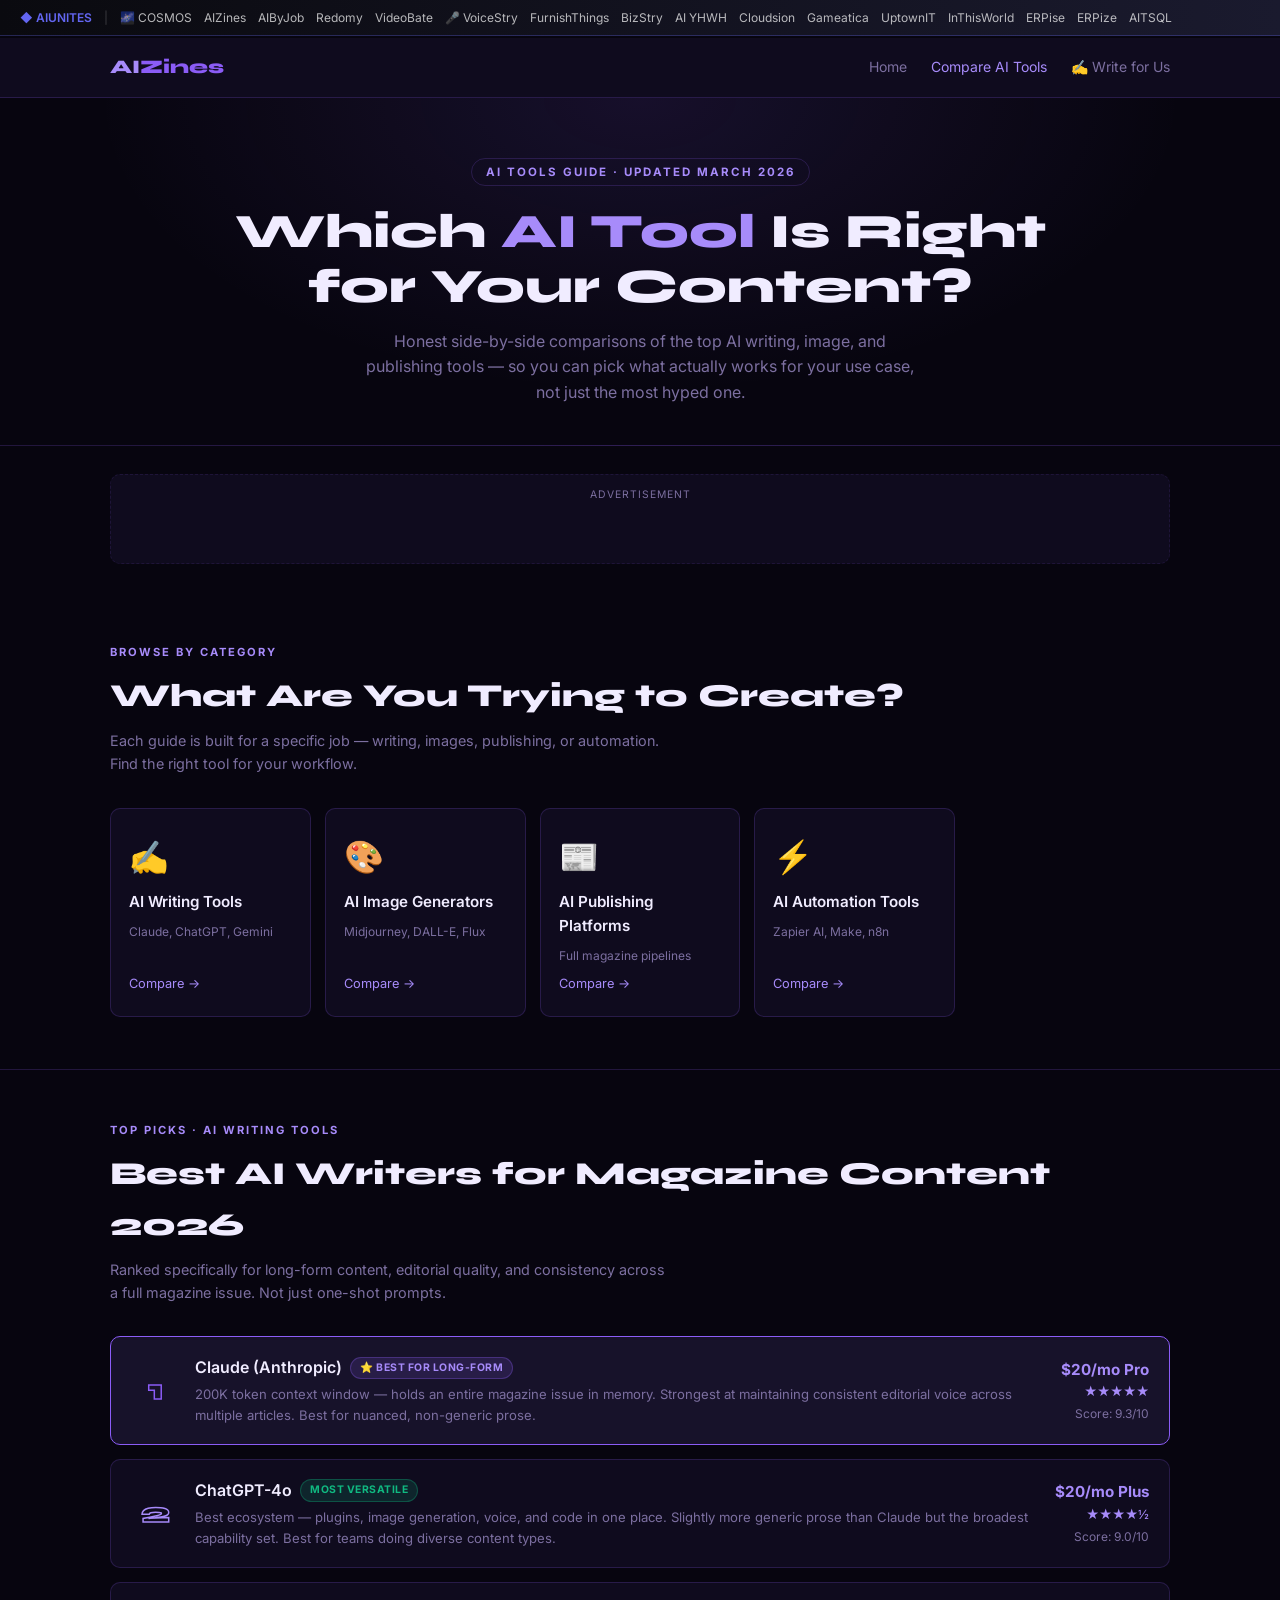
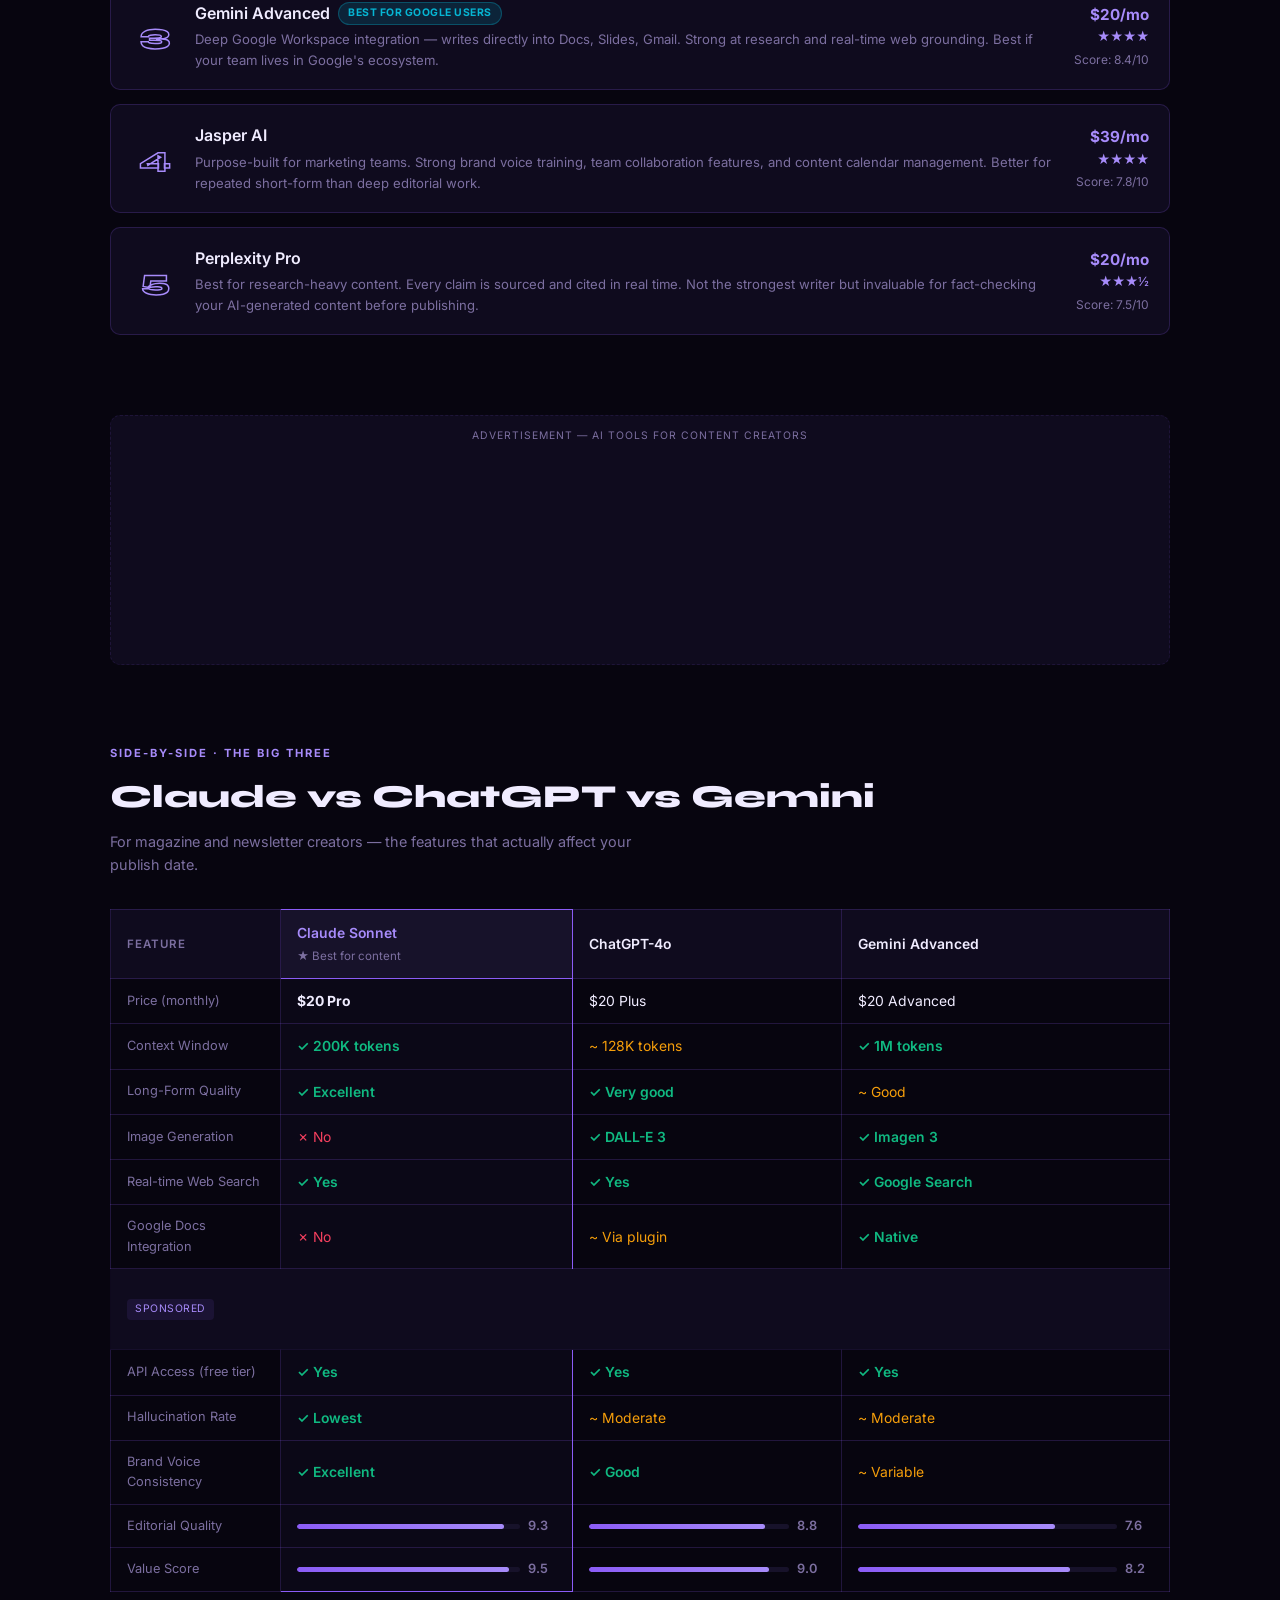
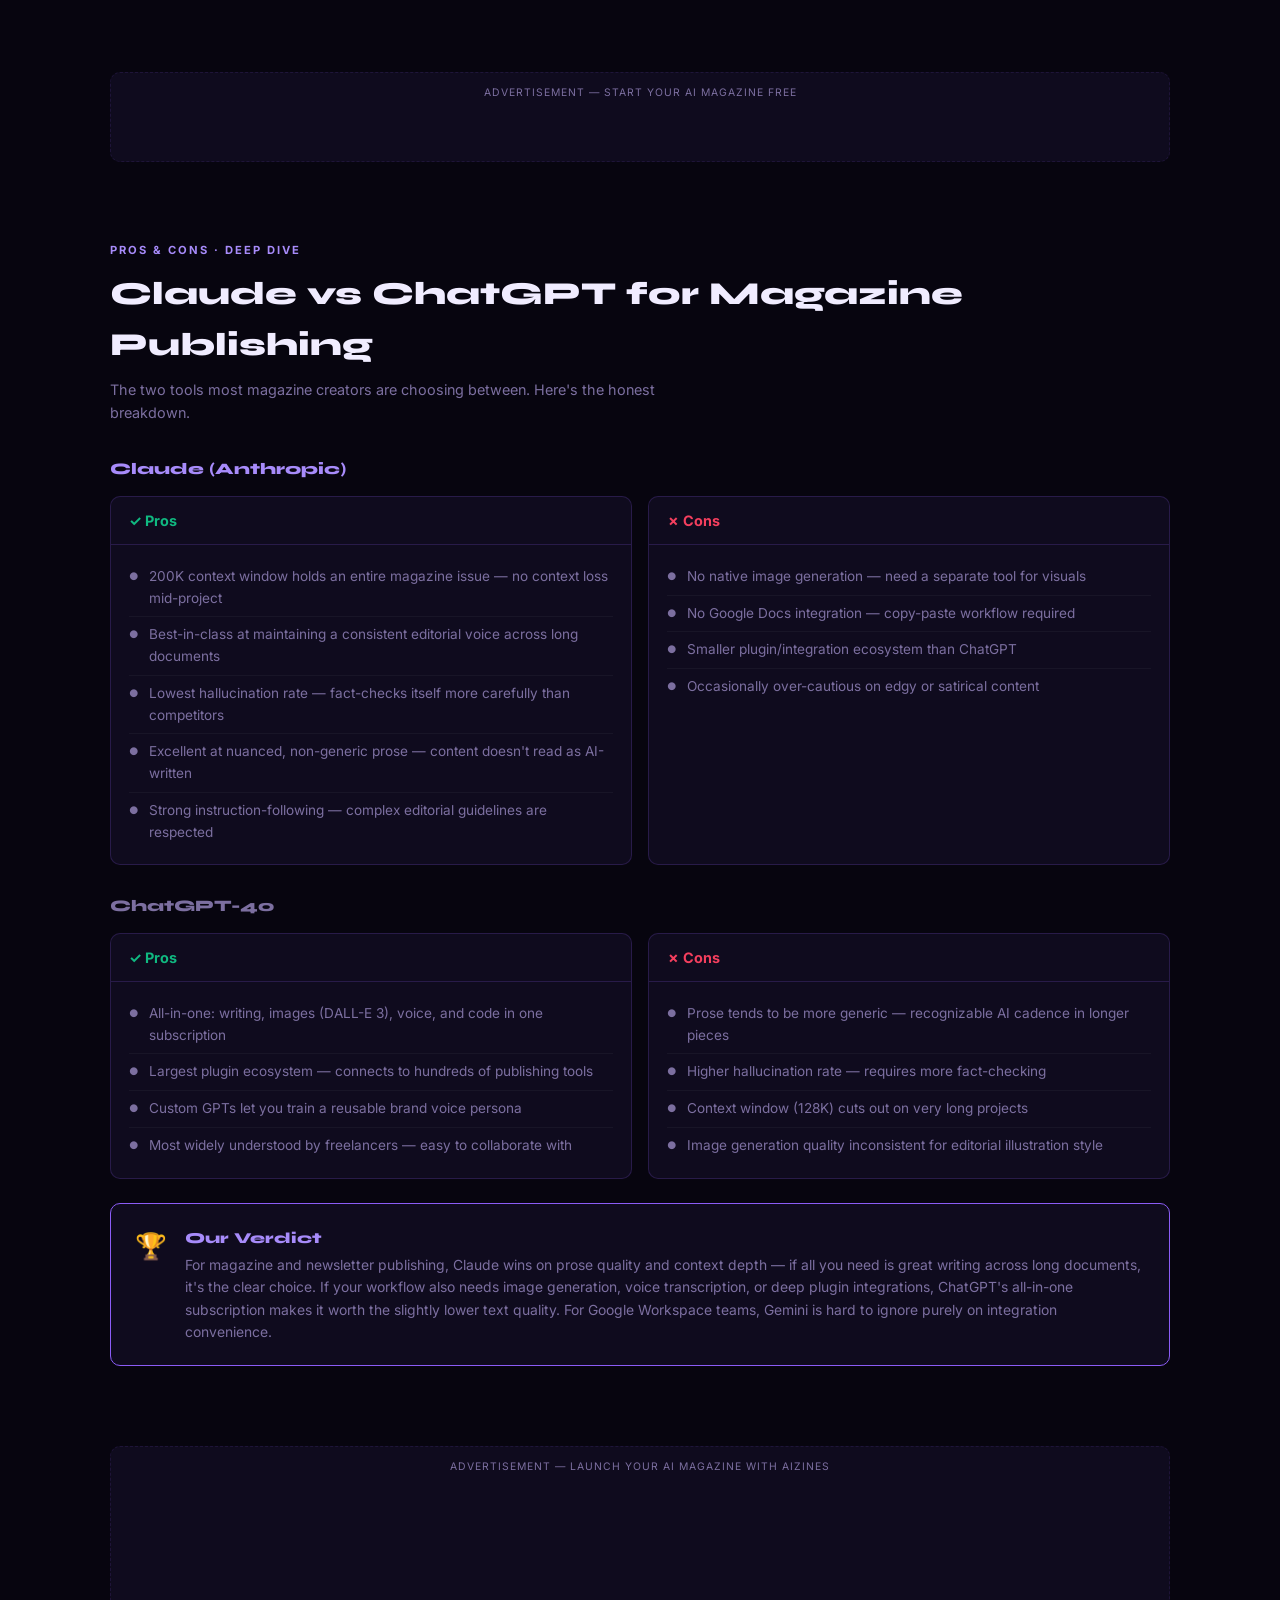
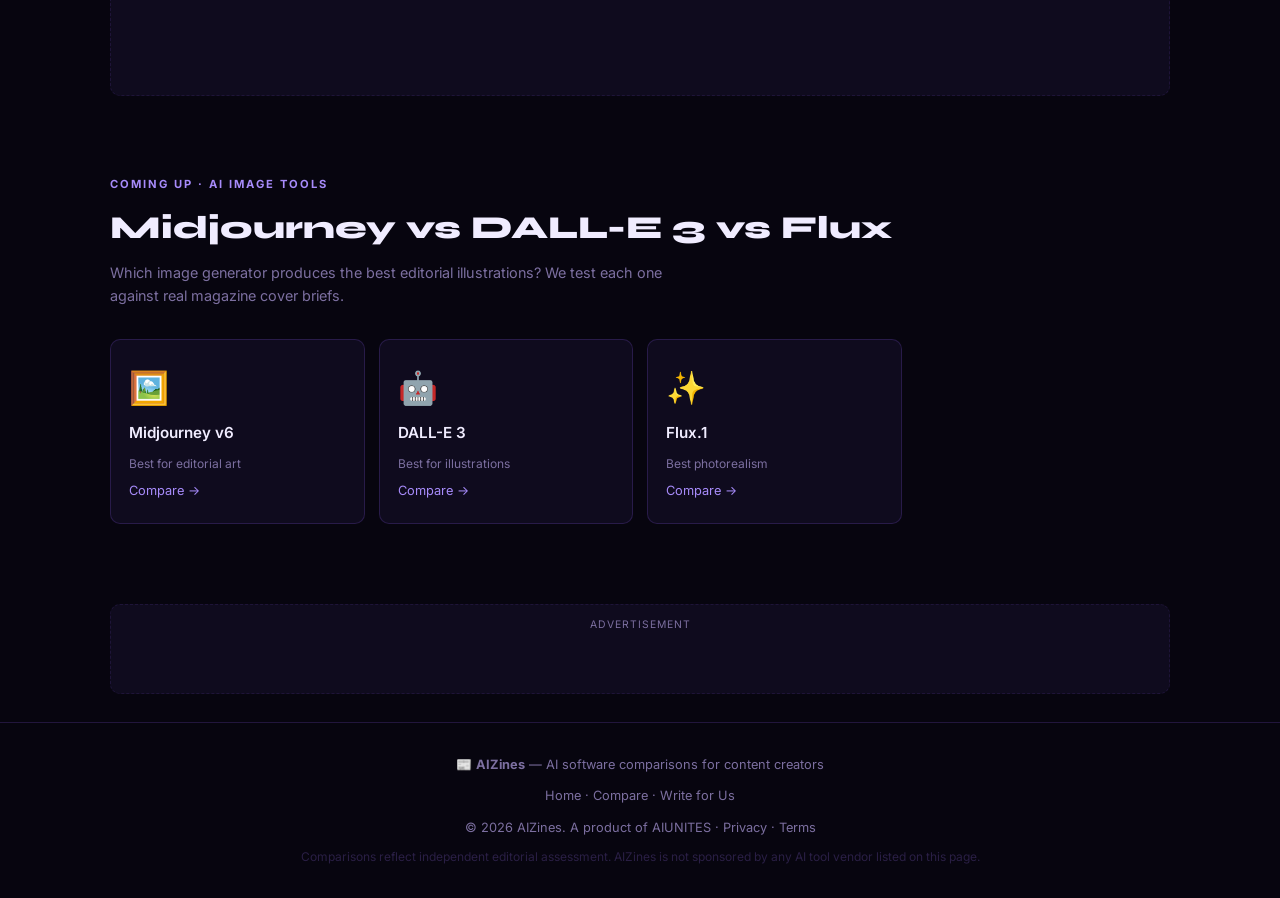
==== commit f56cc3dd: "Auto-publish: 2026-04-27 20:54:41" ====
--- a/compare.html
+++ b/compare.html
@@ -80,7 +80,7 @@
   </style>
 <script async src="https://www.googletagmanager.com/gtag/js?id=G-VP15KRLV6P"></script><script>window.dataLayer=window.dataLayer||[];function gtag(){dataLayer.push(arguments);}gtag('js',new Date());gtag('config','G-VP15KRLV6P');</script><link rel="canonical" href="https://aizines.com/compare.html"><meta property="og:image" content="https://aiunites.github.io/aizines-app/images/og-image.png"><meta property="og:image:width" content="1200"><meta property="og:image:height" content="630"><script type="application/ld+json">{"@context":"https://schema.org","@type":"WebApplication","name":"AIZines","description":"AIZines is an AI-powered digital magazine creator. Create, publish, and share beautiful digital magazines using artificial intelligence.","url":"https://aizines.com/"}</script></head>
 <body>
-<style>.aiunites-bar{position:fixed;top:0;left:0;right:0;z-index:1100;background:linear-gradient(90deg,#0a0a0f,#1a1a2e);border-bottom:1px solid rgba(99,102,241,.3);padding:8px 0;font-size:12px}.aiunites-bar-content{max-width:1400px;margin:0 auto;padding:0 20px;display:flex;align-items:center;gap:12px;overflow-x:auto;scrollbar-width:none}.aiunites-bar-content::-webkit-scrollbar{display:none}.aiunites-bar a{color:rgba(255,255,255,.7);text-decoration:none;white-space:nowrap;transition:color .2s}.aiunites-bar a:hover{color:#fff}.aiunites-bar-brand{color:#6366f1!important;font-weight:600}.aiunites-bar-brand:hover{color:#818cf8!important}.aiunites-bar-active{color:#fff!important;text-decoration:underline;text-underline-offset:3px}.aiunites-bar-divider{color:rgba(255,255,255,.2)}.wb-arrow{display:none;position:fixed;top:0;width:36px;height:33px;align-items:center;justify-content:center;cursor:pointer;z-index:1102;border:none;padding:0;font-size:16px;line-height:1;color:rgba(255,255,255,.8);transition:color .2s,opacity .2s}.wb-arrow:hover{color:#fff}.wb-left{left:0;background:linear-gradient(90deg,#0d0d1a 55%,transparent)}.wb-right{right:0;background:linear-gradient(270deg,#0d0d1a 55%,transparent)}@media (hover:hover) and (pointer:fine){.wb-arrow{display:flex}}</style>
+<style>.aiunites-bar{position:fixed;top:0;left:0;right:0;z-index:1100;background:linear-gradient(90deg,#0a0a0f,#1a1a2e);border-bottom:1px solid rgba(99,102,241,.3);padding:8px 0;font-size:12px}.aiunites-bar-content{max-width:1400px;margin:0 auto;padding:0 20px;display:flex;align-items:center;gap:12px;overflow-x:auto;scrollbar-width:none}.aiunites-bar-content::-webkit-scrollbar{display:none}.aiunites-bar a{color:rgba(255,255,255,.7);text-decoration:none;white-space:nowrap;transition:color .2s}.aiunites-bar a:hover{color:#fff}.aiunites-bar-brand{color:#6366f1!important;font-weight:600}.aiunites-bar-brand:hover{color:#818cf8!important}.aiunites-bar-active{color:#fff!important;text-decoration:underline;text-underline-offset:3px}.aiunites-bar-divider{color:rgba(255,255,255,.2)}.wb-arrow{display:none;position:fixed;top:0;width:36px;height:33px;align-items:center;justify-content:center;cursor:pointer;z-index:1102;border:none;padding:0;font-size:16px;line-height:1;color:rgba(255,255,255,.8);transition:color .2s,opacity .2s}.wb-arrow:hover{color:#fff}.wb-left{left:0;background:linear-gradient(90deg,#0d0d1a 55%,transparent)}.wb-right{right:0;background:linear-gradient(270deg,#0d0d1a 55%,transparent)}@media (hover:hover) and (pointer:fine){.wb-arrow{display:flex}}body{padding-top:38px!important}.nav{top:38px!important}</style>
 <button class="wb-arrow wb-left" id="wb-left" aria-label="Scroll webring left">&#8249;</button>
 <div class="aiunites-bar"><div class="aiunites-bar-content" id="wb-content"><a href="https://aiunites.github.io/aiunites-site/" class="aiunites-bar-brand">&#9670; AIUNITES</a><span class="aiunites-bar-divider">|</span></div></div>
 <button class="wb-arrow wb-right" id="wb-right" aria-label="Scroll webring right">&#8250;</button>
